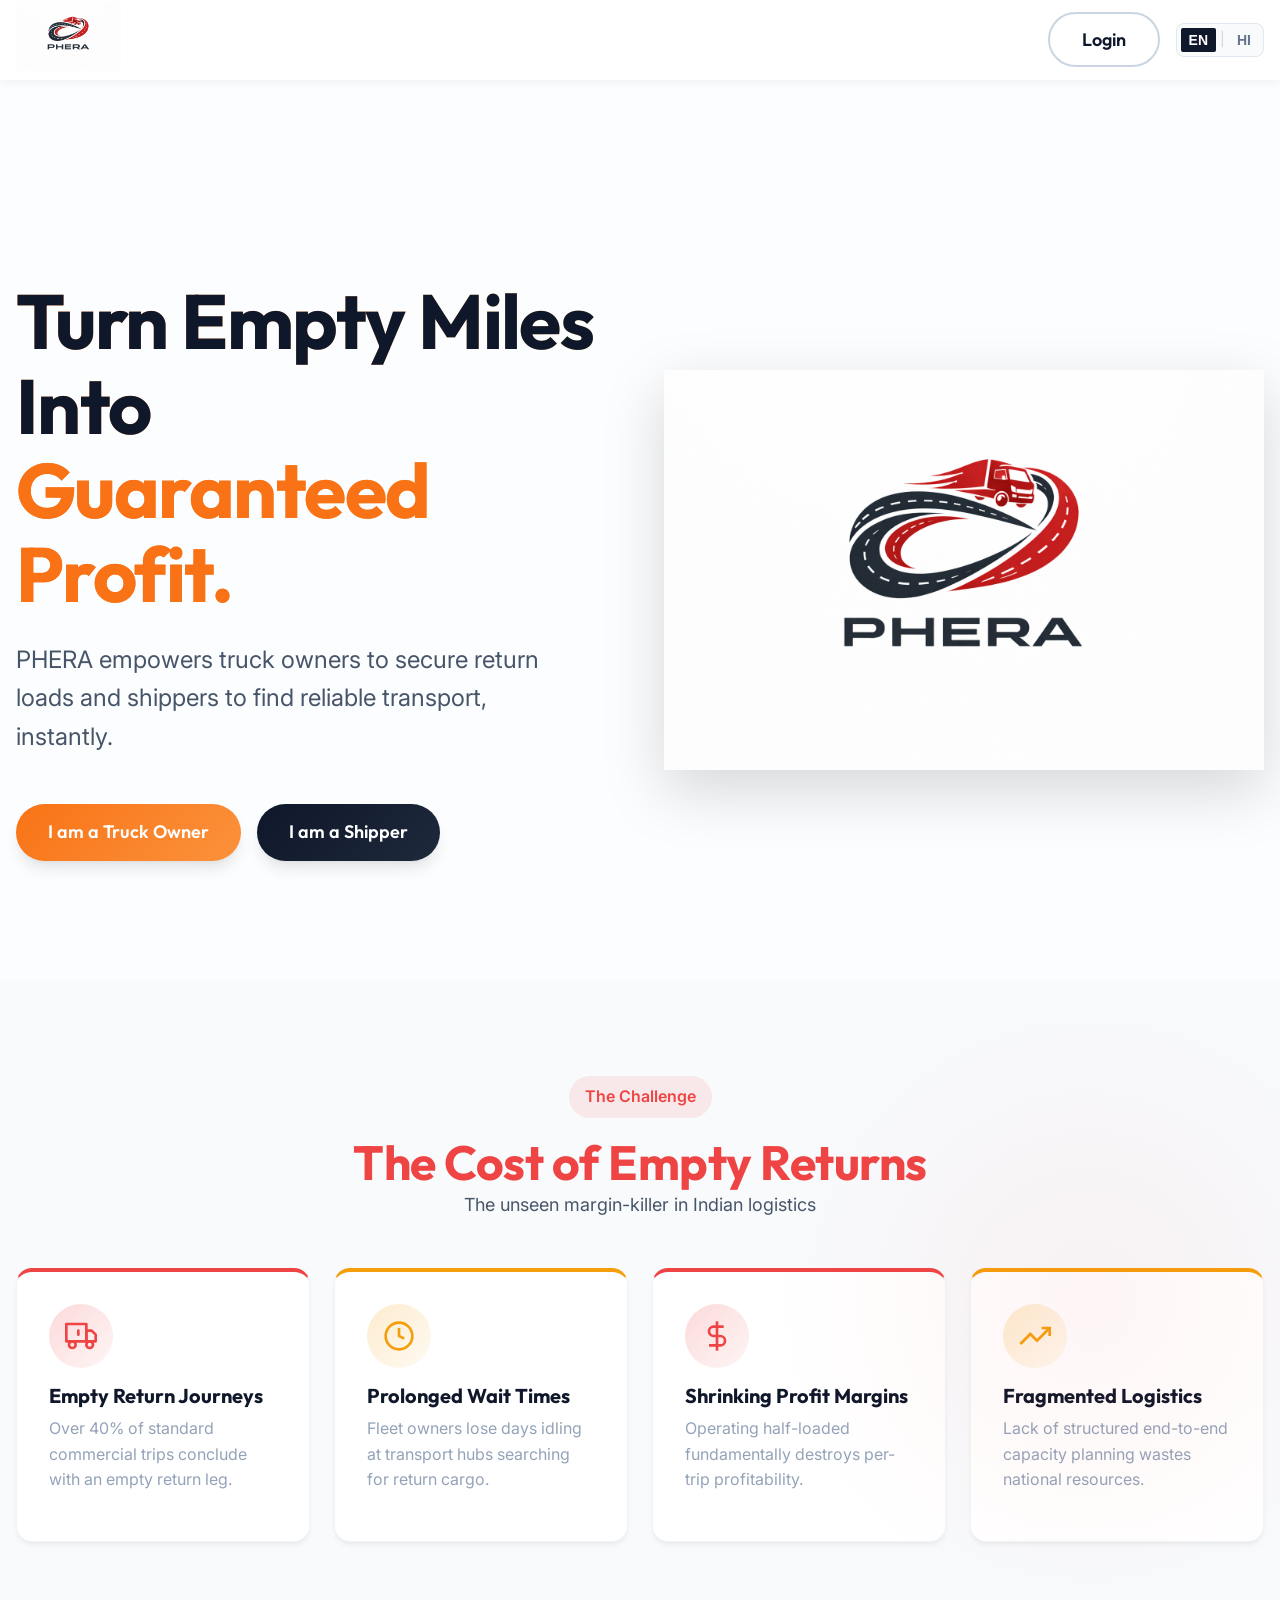
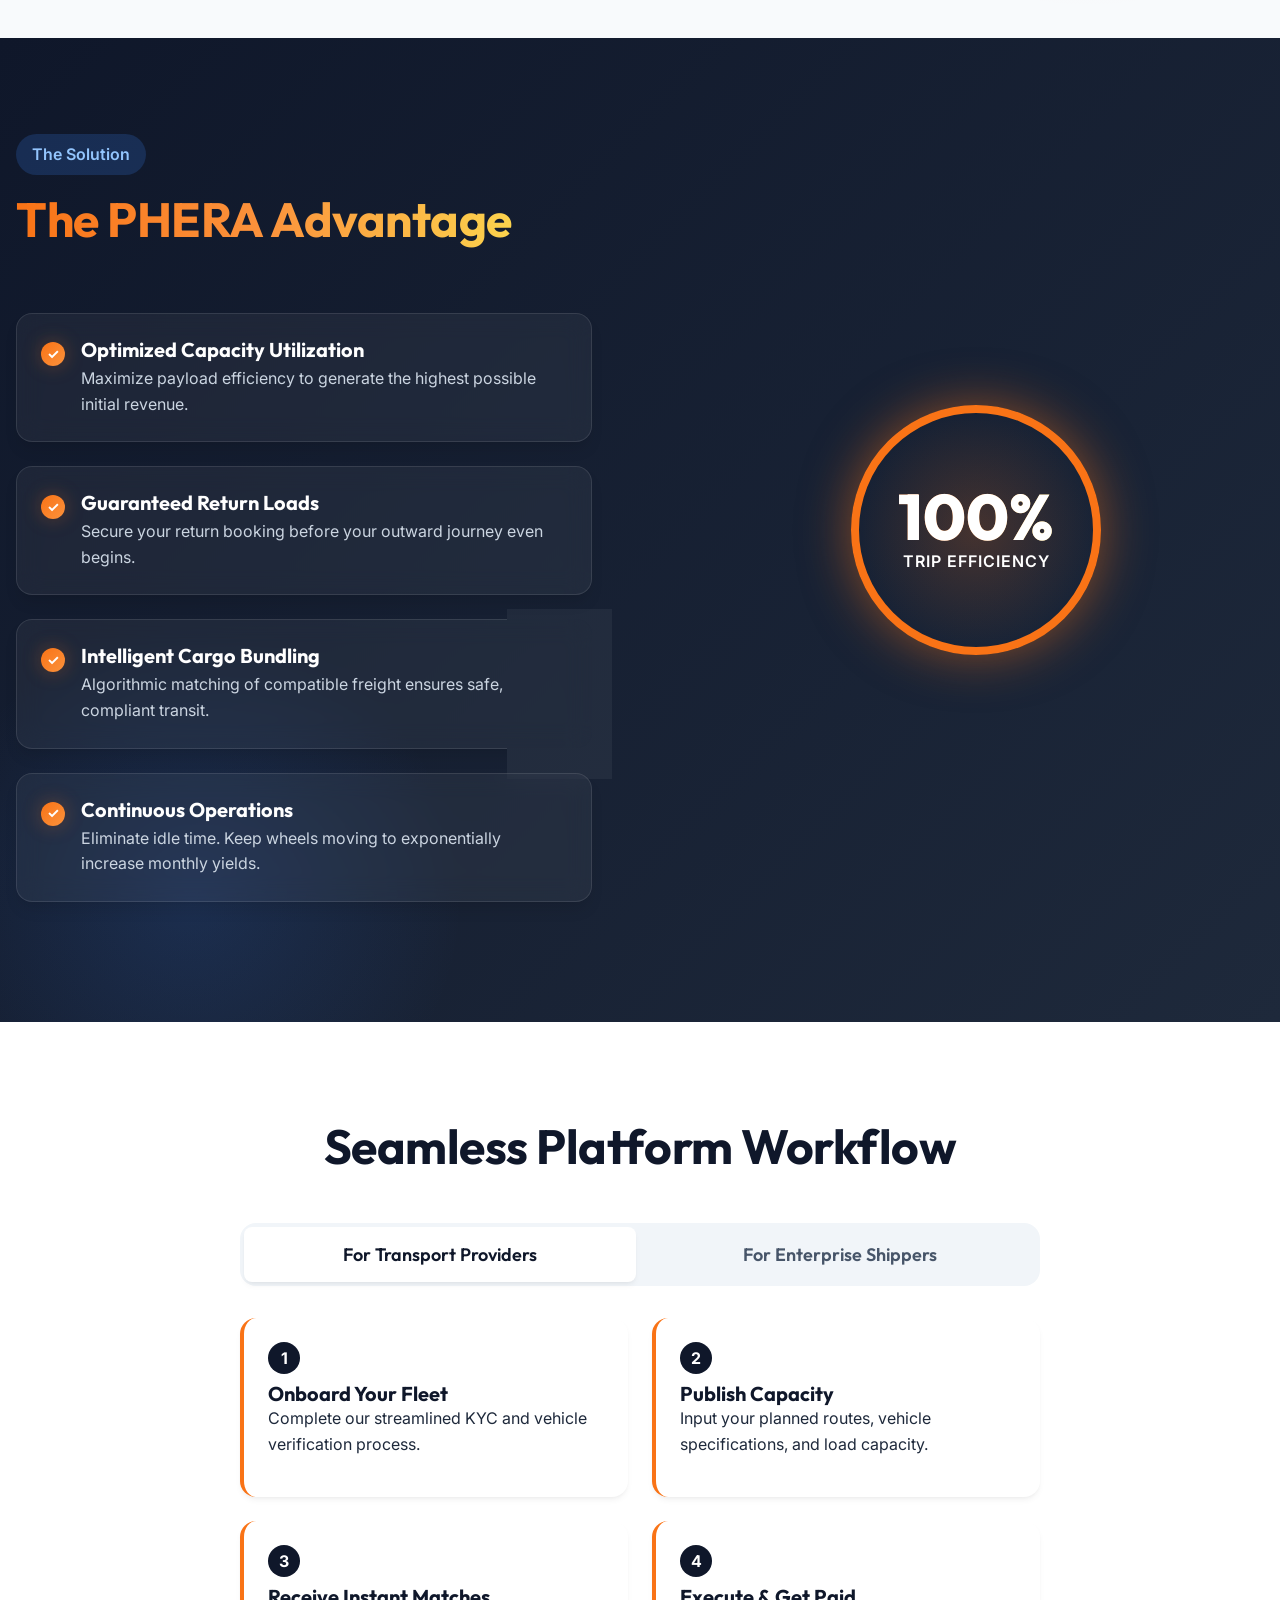
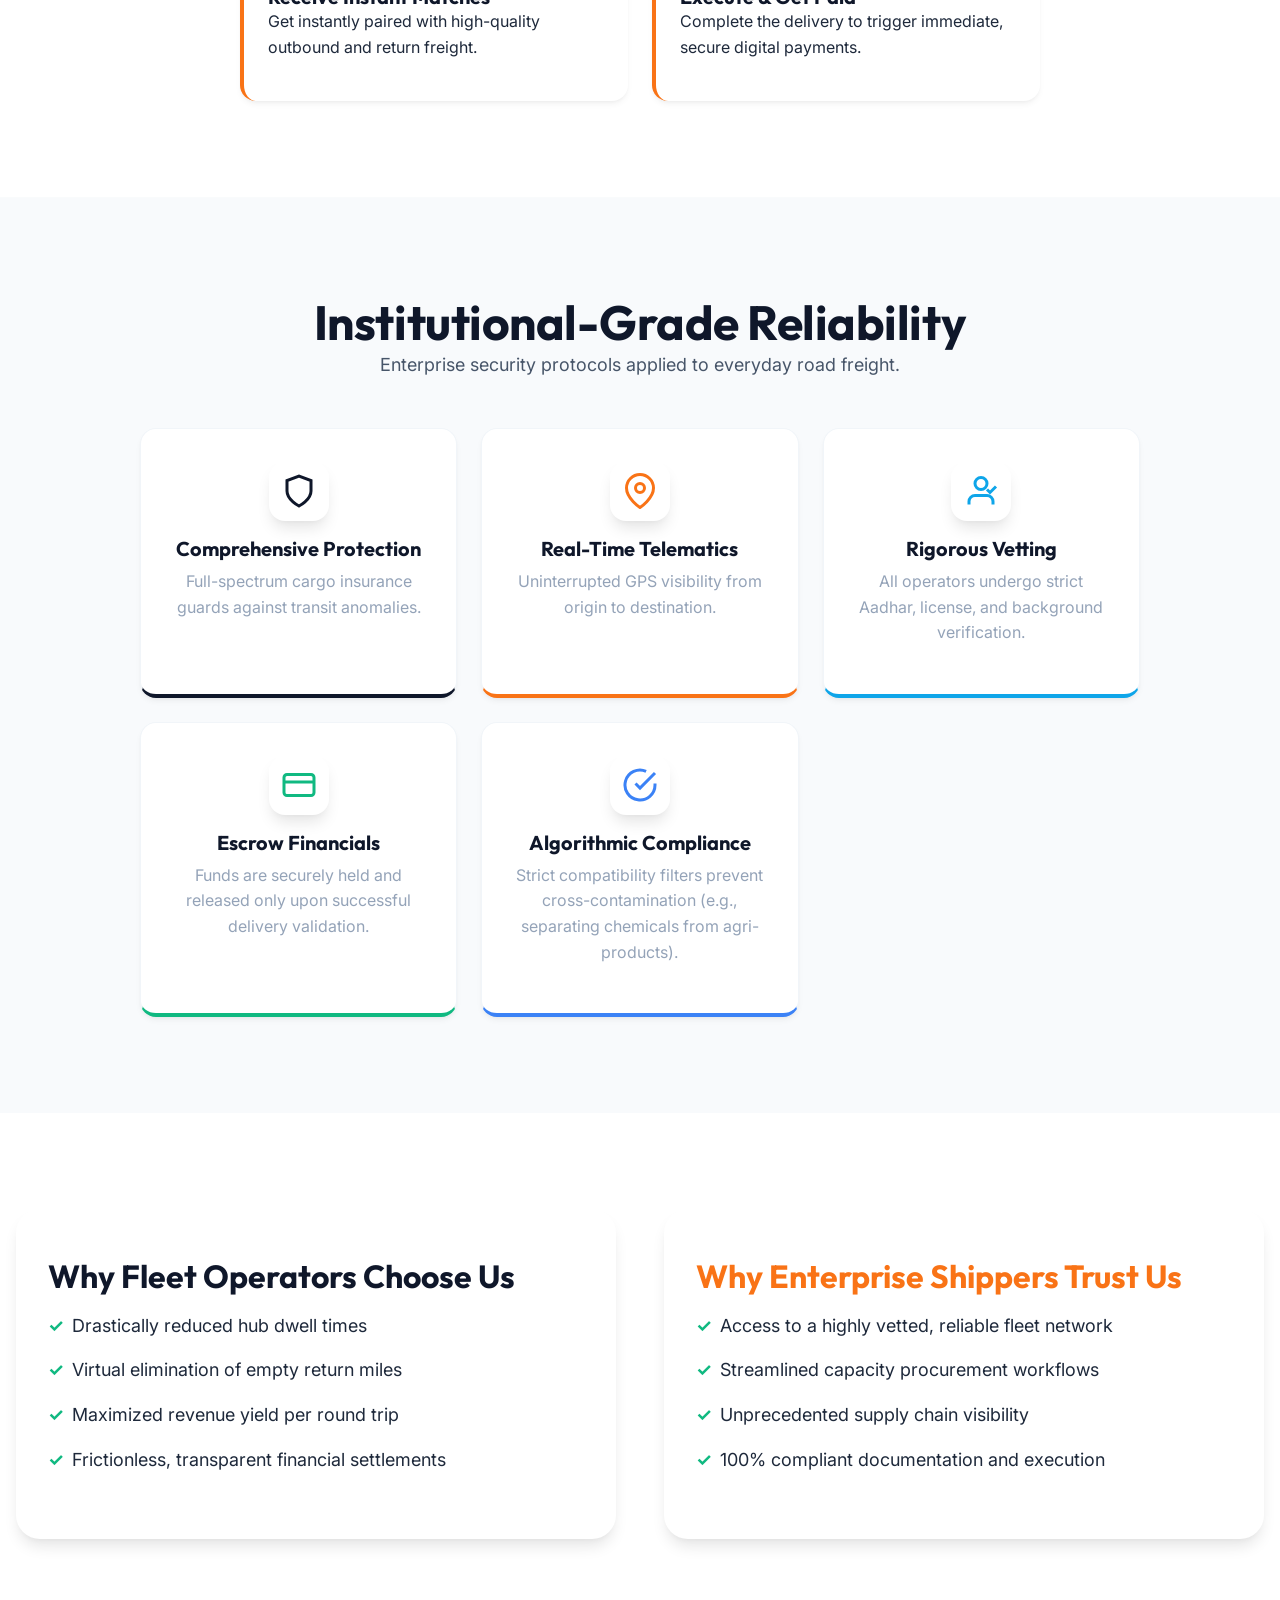
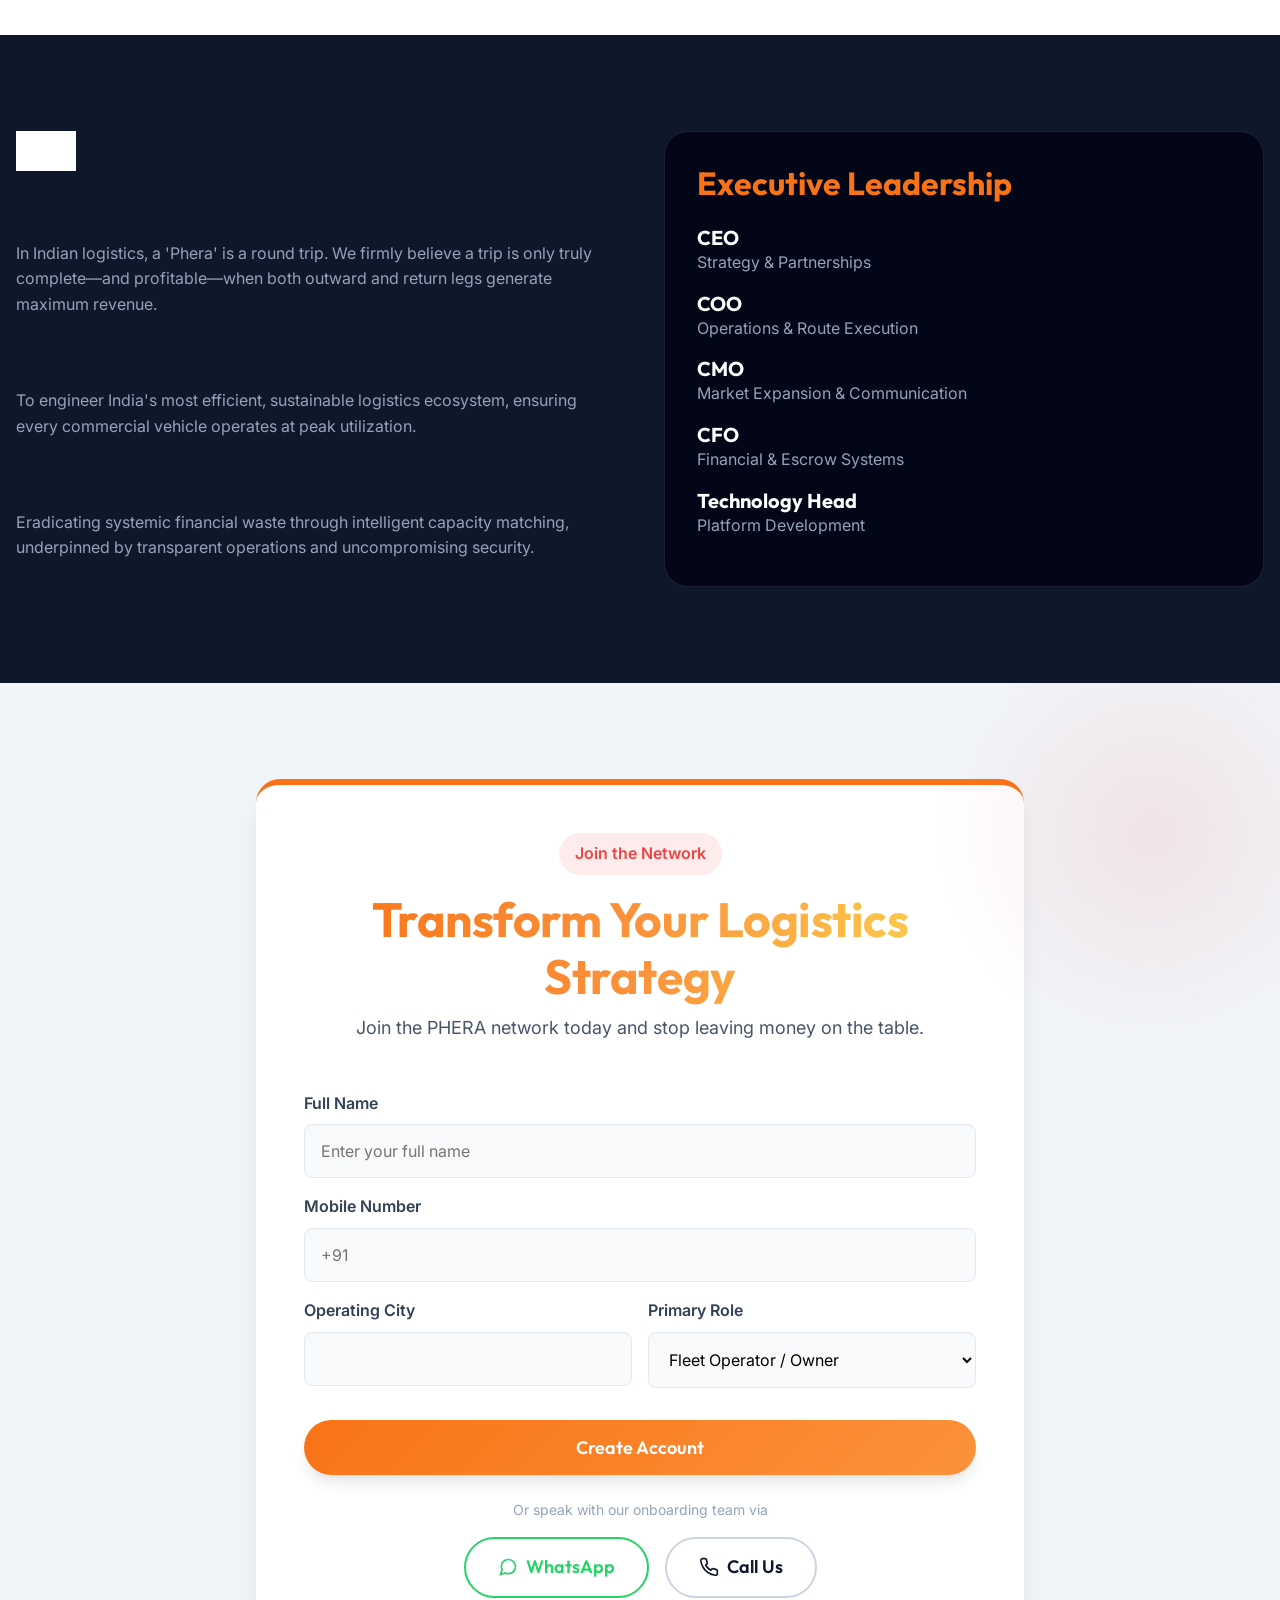
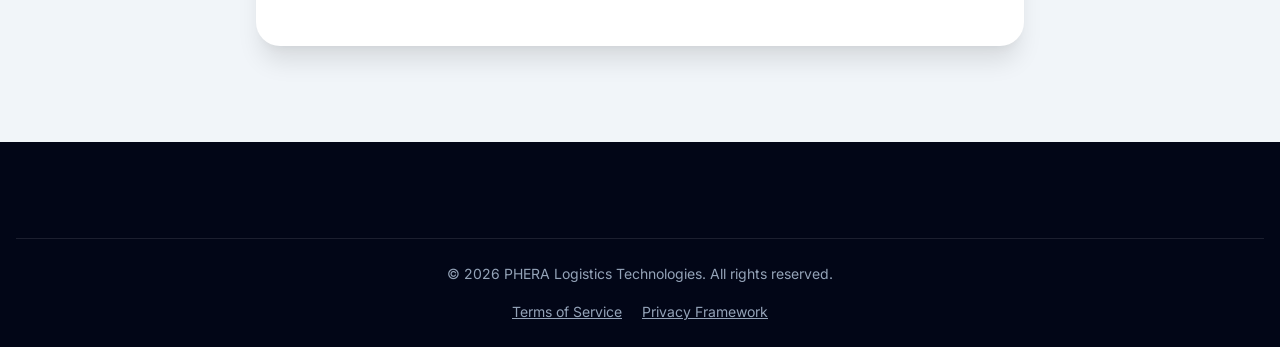
==== index.html @ db8663d7 "Initial commit of Phera MVP platform" ====
<!DOCTYPE html>
<html lang="en">

<head>
    <meta charset="UTF-8">
    <meta name="viewport" content="width=device-width, initial-scale=1.0">
    <title>PHERA | Complete the Trip, Complete the Income</title>
    <meta name="description"
        content="PHERA is a B2B digital logistics platform focused on reducing financial losses in Indian road freight by optimising capacity utilisation and securing return loads in advance.">

    <!-- Google Fonts -->
    <link rel="preconnect" href="https://fonts.googleapis.com">
    <link rel="preconnect" href="https://fonts.gstatic.com" crossorigin>
    <link
        href="https://fonts.googleapis.com/css2?family=Inter:wght@400;500;600;700;800&family=Outfit:wght@500;600;700;800&display=swap"
        rel="stylesheet">

    <link rel="stylesheet" href="css/main.css">
</head>

<body>

    <!-- Navigation -->
    <nav class="navbar glass-panel" id="navbar"
        style="border-radius: 0; border-top: none; border-left: none; border-right: none;">
        <div class="container nav-container">
            <a href="index.html" class="logo">
                <img src="assets/images/Phera Logo.png" alt="PHERA Logo"
                    style="height: 70px; width: auto; max-height: 100%;">
            </a>

            <div class="nav-actions">
                <button class="btn btn-outline text-sm"
                    onclick="document.getElementById('login-modal').style.display='flex'"
                    data-i18n="nav-login">Login</button>
                <div class="language-toggle">
                    <button class="lang-btn active" data-lang="en">EN</button>
                    <span class="divider">|</span>
                    <button class="lang-btn" data-lang="hi">HI</button>
                </div>
                <!-- Optional Mobile menu for later expansion -->
                <button class="menu-toggle" id="mobile-menu-btn" aria-label="Toggle menu" style="display: none;">
                    <svg viewBox="0 0 24 24" width="24" height="24" stroke="currentColor" stroke-width="2" fill="none">
                        <line x1="3" y1="12" x2="21" y2="12"></line>
                        <line x1="3" y1="6" x2="21" y2="6"></line>
                        <line x1="3" y1="18" x2="21" y2="18"></line>
                    </svg>
                </button>
            </div>
        </div>
    </nav>

    <main>
        <!-- 1. HERO SECTION -->
        <section class="hero-section" id="hero">
            <div class="container hero-layout-split"
                style="display: grid; grid-template-columns: 1fr 1fr; align-items: center; min-height: 100vh; gap: var(--spacing-2xl); padding-top: 80px;">
                <div class="hero-content" style="text-align: left; justify-content: flex-start; padding-bottom: 0;">
                    <div class="hero-text-wrapper" style="margin: 0; max-width: 100%;">
                        <h1 class="hero-headline text-gradient" data-i18n="hero-headline"
                            style="font-size: clamp(3rem, 6vw, 5rem); line-height: 1.1; margin-bottom: var(--spacing-lg);">
                            Har Phera,<br>Kamai Bhara.</h1>
                        <p class="hero-subhead" data-i18n="hero-subhead"
                            style="font-size: clamp(1.125rem, 2vw, 1.5rem); color: var(--clr-gray-600); max-width: 90%;">
                            PHERA helps truck owners earn on both outward and return journeys.</p>
                        <div class="hero-cta-group"
                            style="justify-content: flex-start; margin-top: var(--spacing-2xl);">
                            <a href="#register" class="btn btn-primary" data-i18n="btn-truck-owner">I am a Truck
                                Owner</a>
                            <a href="#register" class="btn btn-secondary" data-i18n="btn-shipper">I am a Shipper</a>
                        </div>
                    </div>
                </div>
                <div class="hero-animation-container"
                    style="display:flex; justify-content:center; align-items:center; height: 100%; position: relative;">
                    <!-- Floating decorative elements behind the logo -->
                    <div
                        style="position: absolute; top: 10%; right: 10%; width: 150px; height: 150px; background: var(--grad-orange); border-radius: 50%; filter: blur(60px); opacity: 0.5; z-index: -1; animation: float 6s ease-in-out infinite;">
                    </div>
                    <div
                        style="position: absolute; bottom: 10%; left: 10%; width: 200px; height: 200px; background: var(--grad-primary); border-radius: 50%; filter: blur(80px); opacity: 0.4; z-index: -1; animation: float 8s ease-in-out infinite reverse;">
                    </div>

                    <img src="assets/images/Phera Logo.png" alt="PHERA"
                        style="max-height: 400px; width: auto; max-width: 100%; filter: drop-shadow(0 20px 30px rgba(0,0,0,0.15));">
                </div>
            </div>
        </section>

        <!-- 2. PROBLEM SECTION -->
        <section class="problem-section py-section" id="problem"
            style="background: var(--clr-gray-50); position: relative; overflow: hidden;">
            <!-- Subtle background accent -->
            <div
                style="position: absolute; top: 0; right: -10%; width: 50vw; height: 50vw; background: radial-gradient(circle, rgba(239,68,68,0.05) 0%, transparent 70%); border-radius: 50%; pointer-events: none;">
            </div>

            <div class="container relative">
                <div class="section-header text-center">
                    <span class="badge"
                        style="background: rgba(239,68,68,0.1); color: var(--clr-danger); padding: 0.5rem 1rem; border-radius: 2rem; font-weight: 600; margin-bottom: 1rem; display: inline-block;">The
                        Challenge</span>
                    <h2 class="section-title text-danger" data-i18n="problem-headline"
                        style="font-size: clamp(2rem, 4vw, 3rem);">Empty Return = Direct Loss</h2>
                    <p class="section-subtitle" data-i18n="problem-subhead">The reality of Indian logistics today</p>
                </div>

                <div class="grid grid-4 problem-grid">
                    <div class="card problem-card" style="border-top: 4px solid var(--clr-danger);">
                        <div class="icon-wrapper icon-danger"
                            style="background: linear-gradient(135deg, rgba(239,68,68,0.2), rgba(239,68,68,0.05));">
                            <svg viewBox="0 0 24 24" width="32" height="32" stroke="var(--clr-danger)" stroke-width="2"
                                fill="none" stroke-linecap="round" stroke-linejoin="round">
                                <rect x="1" y="3" width="15" height="13"></rect>
                                <polygon points="16 8 20 8 23 11 23 16 16 16 16 8"></polygon>
                                <circle cx="5.5" cy="18.5" r="2.5"></circle>
                                <circle cx="18.5" cy="18.5" r="2.5"></circle>
                                <line x1="10" y1="8" x2="10" y2="11"></line>
                            </svg>
                        </div>
                        <h3 class="card-title" data-i18n="problem-empty-truck"
                            style="margin-bottom: 0.5rem; font-size: 1.25rem;">Trucks Return Empty</h3>
                        <p class="card-text text-gray" data-i18n="problem-empty-truck-desc">Over 40% of standard trips
                            have empty
                            return legs.</p>
                    </div>

                    <div class="card problem-card" style="border-top: 4px solid var(--clr-warning);">
                        <div class="icon-wrapper icon-danger"
                            style="background: linear-gradient(135deg, rgba(245,158,11,0.2), rgba(245,158,11,0.05));">
                            <svg viewBox="0 0 24 24" width="32" height="32" stroke="var(--clr-warning)" stroke-width="2"
                                fill="none" class="feather feather-clock">
                                <circle cx="12" cy="12" r="10"></circle>
                                <polyline points="12 6 12 12 16 14"></polyline>
                            </svg>
                        </div>
                        <h3 class="card-title" data-i18n="problem-wait-time"
                            style="margin-bottom: 0.5rem; font-size: 1.25rem;">2-3 Days Waiting</h3>
                        <p class="card-text text-gray" data-i18n="problem-wait-time-desc">Owners wait days in transport
                            nagars for
                            return loads.</p>
                    </div>

                    <div class="card problem-card" style="border-top: 4px solid var(--clr-danger);">
                        <div class="icon-wrapper icon-danger"
                            style="background: linear-gradient(135deg, rgba(239,68,68,0.2), rgba(239,68,68,0.05));">
                            <svg viewBox="0 0 24 24" width="32" height="32" stroke="var(--clr-danger)" stroke-width="2"
                                fill="none">
                                <line x1="12" y1="1" x2="12" y2="23"></line>
                                <path d="M17 5H9.5a3.5 3.5 0 0 0 0 7h5a3.5 3.5 0 0 1 0 7H6"></path>
                            </svg>
                        </div>
                        <h3 class="card-title" data-i18n="problem-loss"
                            style="margin-bottom: 0.5rem; font-size: 1.25rem;">Money Wasted</h3>
                        <p class="card-text text-gray" data-i18n="problem-loss-desc">Half-loaded trips kill profit
                            margins
                            significantly.</p>
                    </div>

                    <div class="card problem-card" style="border-top: 4px solid var(--clr-warning);">
                        <div class="icon-wrapper icon-danger"
                            style="background: linear-gradient(135deg, rgba(245,158,11,0.2), rgba(245,158,11,0.05));">
                            <svg viewBox="0 0 24 24" width="32" height="32" stroke="var(--clr-warning)" stroke-width="2"
                                fill="none">
                                <polyline points="23 6 13.5 15.5 8.5 10.5 1 18"></polyline>
                                <polyline points="17 6 23 6 23 12"></polyline>
                            </svg>
                        </div>
                        <h3 class="card-title" data-i18n="problem-broken"
                            style="margin-bottom: 0.5rem; font-size: 1.25rem;">Broken Process</h3>
                        <p class="card-text text-gray" data-i18n="problem-broken-desc">No structure for planning
                            end-to-end trip
                            capacity.</p>
                    </div>
                </div>
            </div>
        </section>

        <!-- 3. SOLUTION SECTION -->
        <section class="solution-section py-section text-white" id="solution"
            style="background: var(--grad-primary); position: relative; overflow: hidden;">
            <div
                style="position: absolute; bottom: -20%; left: -10%; width: 50vw; height: 50vw; background: radial-gradient(circle, rgba(59,130,246,0.15) 0%, transparent 60%); border-radius: 50%; pointer-events: none;">
            </div>

            <div class="container relative">
                <div class="grid grid-2 align-center" style="gap: var(--spacing-4xl);">
                    <div class="solution-content">
                        <span class="badge"
                            style="background: rgba(59,130,246,0.2); color: #93c5fd; padding: 0.5rem 1rem; border-radius: 2rem; font-weight: 600; margin-bottom: 1rem; display: inline-block;">The
                            Solution</span>
                        <h2 class="section-title text-gradient" data-i18n="solution-headline"
                            style="margin-bottom: var(--spacing-xl);">The PHERA Solution</h2>
                        <div class="solution-list">
                            <div class="solution-item glass-panel"
                                style="padding: 1.5rem; background: rgba(255,255,255,0.05); border-color: rgba(255,255,255,0.1); color: inherit; border-radius: var(--radius-md);">
                                <span class="check-icon"
                                    style="background: var(--grad-orange); box-shadow: var(--shadow-glow-orange);">✓</span>
                                <div>
                                    <h4 data-i18n="sol-1-title"
                                        style="color: var(--clr-white); margin-bottom: 0.25rem;">Outbound Capacity
                                        Optimisation</h4>
                                    <p data-i18n="sol-1-desc" style="color: var(--clr-gray-300); margin: 0;">Fill every
                                        inch of unused truck space to maximize initial
                                        revenue.</p>
                                </div>
                            </div>
                            <div class="solution-item glass-panel"
                                style="padding: 1.5rem; background: rgba(255,255,255,0.05); border-color: rgba(255,255,255,0.1); color: inherit; border-radius: var(--radius-md);">
                                <span class="check-icon"
                                    style="background: var(--grad-orange); box-shadow: var(--shadow-glow-orange);">✓</span>
                                <div>
                                    <h4 data-i18n="sol-2-title"
                                        style="color: var(--clr-white); margin-bottom: 0.25rem;">Advance Return Load
                                        Booking</h4>
                                    <p data-i18n="sol-2-desc" style="color: var(--clr-gray-300); margin: 0;">Secure your
                                        return journey before you even start your
                                        outward trip.</p>
                                </div>
                            </div>
                            <div class="solution-item glass-panel"
                                style="padding: 1.5rem; background: rgba(255,255,255,0.05); border-color: rgba(255,255,255,0.1); color: inherit; border-radius: var(--radius-md);">
                                <span class="check-icon"
                                    style="background: var(--grad-orange); box-shadow: var(--shadow-glow-orange);">✓</span>
                                <div>
                                    <h4 data-i18n="sol-3-title"
                                        style="color: var(--clr-white); margin-bottom: 0.25rem;">Safe Cargo Bundling
                                    </h4>
                                    <p data-i18n="sol-3-desc" style="color: var(--clr-gray-300); margin: 0;">Smart
                                        matching of compatible goods for safe transit.</p>
                                </div>
                            </div>
                            <div class="solution-item glass-panel"
                                style="padding: 1.5rem; background: rgba(255,255,255,0.05); border-color: rgba(255,255,255,0.1); color: inherit; border-radius: var(--radius-md);">
                                <span class="check-icon"
                                    style="background: var(--grad-orange); box-shadow: var(--shadow-glow-orange);">✓</span>
                                <div>
                                    <h4 data-i18n="sol-4-title"
                                        style="color: var(--clr-white); margin-bottom: 0.25rem;">Zero Idle Waiting</h4>
                                    <p data-i18n="sol-4-desc" style="color: var(--clr-gray-300); margin: 0;">Keep wheels
                                        moving. More trips, higher monthly income.</p>
                                </div>
                            </div>
                        </div>
                    </div>
                    <div class="solution-visual">
                        <div class="efficiency-circle"
                            style="background: radial-gradient(circle, rgba(249,115,22,0.2) 0%, transparent 70%); border: 8px solid var(--clr-secondary); box-shadow: 0 0 50px rgba(249,115,22,0.5);">
                            <div class="efficiency-text">
                                <span class="number text-gradient" style="font-size: 4rem;">100%</span>
                                <span class="label" data-i18n="sol-visual-text"
                                    style="color: var(--clr-white); font-weight: 600;">Trip Efficiency</span>
                            </div>
                        </div>
                    </div>
                </div>
            </div>
        </section>

        <!-- 4. HOW PHERA WORKS -->
        <section class="how-it-works py-section" id="how-it-works">
            <div class="container">
                <div class="section-header text-center">
                    <h2 class="section-title" data-i18n="hiw-headline">How Phera Works</h2>
                </div>

                <div class="tabs-container">
                    <div class="tab-buttons">
                        <button class="tab-btn active" data-target="flow-owner" data-i18n="tab-owner">For Truck
                            Owners</button>
                        <button class="tab-btn" data-target="flow-shipper" data-i18n="tab-shipper">For Shippers</button>
                    </div>

                    <div class="tab-content active" id="flow-owner">
                        <div class="steps-grid">
                            <div class="step-card">
                                <div class="step-num">1</div>
                                <h4 data-i18n="step-o1-title">Register Truck</h4>
                                <p data-i18n="step-o1-desc">Simple KYC and vehicle verification.</p>
                            </div>
                            <div class="step-card">
                                <div class="step-num">2</div>
                                <h4 data-i18n="step-o2-title">Add Route & Capacity</h4>
                                <p data-i18n="step-o2-desc">Tell us where you are going and your vehicle type.</p>
                            </div>
                            <div class="step-card">
                                <div class="step-num">3</div>
                                <h4 data-i18n="step-o3-title">Get Matched Load</h4>
                                <p data-i18n="step-o3-desc">Instant booking for outbound or return legs.</p>
                            </div>
                            <div class="step-card">
                                <div class="step-num">4</div>
                                <h4 data-i18n="step-o4-title">Complete & Get Paid</h4>
                                <p data-i18n="step-o4-desc">Finish the PHERA. Receive secure payment instantly.</p>
                            </div>
                        </div>
                    </div>

                    <div class="tab-content" id="flow-shipper">
                        <div class="steps-grid">
                            <div class="step-card">
                                <div class="step-num">1</div>
                                <h4 data-i18n="step-s1-title">Enter Details</h4>
                                <p data-i18n="step-s1-desc">Add route, material type, and weight.</p>
                            </div>
                            <div class="step-card">
                                <div class="step-num">2</div>
                                <h4 data-i18n="step-s2-title">View Trucks</h4>
                                <p data-i18n="step-s2-desc">See available verified trucks in your area.</p>
                            </div>
                            <div class="step-card">
                                <div class="step-num">3</div>
                                <h4 data-i18n="step-s3-title">Confirm Booking</h4>
                                <p data-i18n="step-s3-desc">Lock the price and finalize the manifest.</p>
                            </div>
                            <div class="step-card">
                                <div class="step-num">4</div>
                                <h4 data-i18n="step-s4-title">Track Delivery</h4>
                                <p data-i18n="step-s4-desc">Live GPS tracking until safe offloading.</p>
                            </div>
                        </div>
                    </div>
                </div>
            </div>
        </section>

        <!-- 5. TRUST & SAFETY STACK -->
        <section class="trust-section py-section bg-light border-top-subtle" id="trust">
            <div class="container pb-4">
                <div class="section-header text-center">
                    <h2 class="section-title" data-i18n="trust-headline">Safe. Verified. Secure.</h2>
                    <p class="section-subtitle" data-i18n="trust-subhead">Institutional grade security for everyday
                        logistics.</p>
                </div>

                <div class="grid grid-3 max-width-1000 mx-auto layout-gap-lg">
                    <div class="trust-feature card"
                        style="text-align: center; border-bottom: 4px solid var(--clr-primary);">
                        <div class="icon-shield bg-white"
                            style="color: var(--clr-primary); box-shadow: var(--shadow-md);">
                            <svg viewBox="0 0 24 24" width="36" height="36" stroke="currentColor" stroke-width="2"
                                fill="none">
                                <path d="M12 22s8-4 8-10V5l-8-3-8 3v7c0 6 8 10 8 10z"></path>
                            </svg>
                        </div>
                        <h4 data-i18n="trust-1-title" style="margin-top: 1rem; margin-bottom: 0.5rem;">Cargo Insurance
                        </h4>
                        <p data-i18n="trust-1-desc" class="text-gray">Complete protection against transit damage.</p>
                    </div>

                    <div class="trust-feature card"
                        style="text-align: center; border-bottom: 4px solid var(--clr-secondary);">
                        <div class="icon-shield bg-white"
                            style="color: var(--clr-secondary); box-shadow: var(--shadow-md);">
                            <svg viewBox="0 0 24 24" width="36" height="36" stroke="currentColor" stroke-width="2"
                                fill="none">
                                <path d="M21 10c0 7-9 13-9 13s-9-6-9-13a9 9 0 0 1 18 0z"></path>
                                <circle cx="12" cy="10" r="3"></circle>
                            </svg>
                        </div>
                        <h4 data-i18n="trust-2-title" style="margin-top: 1rem; margin-bottom: 0.5rem;">GPS Live Tracking
                        </h4>
                        <p data-i18n="trust-2-desc" class="text-gray">100% route visibility from pickup to drop.</p>
                    </div>

                    <div class="trust-feature card"
                        style="text-align: center; border-bottom: 4px solid var(--clr-info);">
                        <div class="icon-shield bg-white" style="color: var(--clr-info); box-shadow: var(--shadow-md);">
                            <svg viewBox="0 0 24 24" width="36" height="36" stroke="currentColor" stroke-width="2"
                                fill="none">
                                <path d="M20 21v-2a4 4 0 0 0-4-4H8a4 4 0 0 0-4 4v2"></path>
                                <circle cx="12" cy="7" r="4"></circle>
                                <polyline points="16 11 18 13 22 9"></polyline>
                            </svg>
                        </div>
                        <h4 data-i18n="trust-3-title" style="margin-top: 1rem; margin-bottom: 0.5rem;">Driver
                            Verification</h4>
                        <p data-i18n="trust-3-desc" class="text-gray">Aadhar and License verified fleet operators.</p>
                    </div>

                    <div class="trust-feature card"
                        style="text-align: center; border-bottom: 4px solid var(--clr-success);">
                        <div class="icon-shield bg-white"
                            style="color: var(--clr-success); box-shadow: var(--shadow-md);">
                            <svg viewBox="0 0 24 24" width="36" height="36" stroke="currentColor" stroke-width="2"
                                fill="none">
                                <rect x="2" y="5" width="20" height="14" rx="2"></rect>
                                <line x1="2" y1="10" x2="22" y2="10"></line>
                            </svg>
                        </div>
                        <h4 data-i18n="trust-4-title" style="margin-top: 1rem; margin-bottom: 0.5rem;">Escrow Payment
                        </h4>
                        <p data-i18n="trust-4-desc" class="text-gray">Secure funds released only on delivery proof.</p>
                    </div>

                    <div class="trust-feature card"
                        style="text-align: center; border-bottom: 4px solid var(--clr-accent);">
                        <div class="icon-shield bg-white"
                            style="color: var(--clr-accent); box-shadow: var(--shadow-md);">
                            <svg viewBox="0 0 24 24" width="36" height="36" stroke="currentColor" stroke-width="2"
                                fill="none">
                                <path d="M22 11.08V12a10 10 0 1 1-5.93-9.14"></path>
                                <polyline points="22 4 12 14.01 9 11.01"></polyline>
                            </svg>
                        </div>
                        <h4 data-i18n="trust-5-title" style="margin-top: 1rem; margin-bottom: 0.5rem;">Compatibility
                            Filter</h4>
                        <p data-i18n="trust-5-desc" class="text-gray">Safe load matching (e.g. food never mixed with
                            chemicals).</p>
                    </div>
                </div>
            </div>
        </section>

        <!-- 6. BENEFITS SECTION -->
        <section class="benefits-section py-section" id="benefits">
            <div class="container">
                <div class="grid grid-2 layout-gap-xl">
                    <div class="benefit-box bg-white shadow card-radius">
                        <h3 class="box-title color-primary mb-3" data-i18n="ben-owner-headline">Why Owners Choose Us
                        </h3>
                        <ul class="benefit-list">
                            <li><span class="icon-checked">✓</span> <span data-i18n="ben-o1">Less waiting time at
                                    transport hubs</span></li>
                            <li><span class="icon-checked">✓</span> <span data-i18n="ben-o2">Fewer empty returns</span>
                            </li>
                            <li><span class="icon-checked">✓</span> <span data-i18n="ben-o3">Higher earnings per round
                                    trip</span></li>
                            <li><span class="icon-checked">✓</span> <span data-i18n="ben-o4">Secure and transparent
                                    digital payment</span></li>
                        </ul>
                    </div>

                    <div class="benefit-box bg-white shadow card-radius">
                        <h3 class="box-title color-orange mb-3" data-i18n="ben-shipper-headline">Why Shippers Trust Us
                        </h3>
                        <ul class="benefit-list">
                            <li><span class="icon-checked">✓</span> <span data-i18n="ben-s1">Reliable and verified
                                    transport</span></li>
                            <li><span class="icon-checked">✓</span> <span data-i18n="ben-s2">Easy advance booking
                                    capabilities</span></li>
                            <li><span class="icon-checked">✓</span> <span data-i18n="ben-s3">Real-time GPS
                                    tracking</span></li>
                            <li><span class="icon-checked">✓</span> <span data-i18n="ben-s4">100% verified drivers and
                                    documentation</span></li>
                        </ul>
                    </div>
                </div>
            </div>
        </section>

        <!-- 7. COMPANY SECTION -->
        <section class="company-section py-section bg-dark text-white" id="company">
            <div class="container">
                <div class="grid grid-2 align-start layout-gap-xl">
                    <div class="company-about">
                        <img src="assets/images/Phera Logo.png" alt="PHERA Logo" class="footer-logo mb-3"
                            style="filter: brightness(0) invert(1); height: 40px; width: auto;">
                        <h3 class="mb-2" data-i18n="comp-name-title">What is PHERA?</h3>
                        <p class="mb-4 text-gray" data-i18n="comp-name-desc">PHERA means a complete round trip in Indian
                            transport terminology. We believe a trip is only complete when both outward and return
                            journeys generate revenue.</p>

                        <h3 class="mb-2" data-i18n="comp-vision-title">Our Vision</h3>
                        <p class="mb-4 text-gray" data-i18n="comp-vision-desc">Build a more efficient and sustainable
                            logistics ecosystem in India where every truck trip is fully utilised.</p>

                        <h3 class="mb-2" data-i18n="comp-mission-title">Our Mission</h3>
                        <p class="text-gray" data-i18n="comp-mission-desc">Minimise financial losses by enabling planned
                            capacity utilisation supported by secure technology and transparent processes.</p>
                    </div>

                    <div class="company-team bg-darker p-4 card-radius border-subtle">
                        <h3 class="mb-4 color-orange" data-i18n="comp-team-title">Management Structure</h3>
                        <div class="team-list">
                            <div class="team-role">
                                <h4 class="role-title text-white">CEO</h4>
                                <p class="role-desc text-gray">Strategy & Partnerships</p>
                            </div>
                            <div class="team-role">
                                <h4 class="role-title text-white">COO</h4>
                                <p class="role-desc text-gray">Operations & Route Execution</p>
                            </div>
                            <div class="team-role">
                                <h4 class="role-title text-white">CMO</h4>
                                <p class="role-desc text-gray">Market Expansion & Communication</p>
                            </div>
                            <div class="team-role">
                                <h4 class="role-title text-white">CFO</h4>
                                <p class="role-desc text-gray">Financial & Escrow Systems</p>
                            </div>
                            <div class="team-role">
                                <h4 class="role-title text-white">Technology Head</h4>
                                <p class="role-desc text-gray">Platform Development</p>
                            </div>
                        </div>
                    </div>
                </div>
            </div>
        </section>

        <!-- 8. SIMPLE REGISTRATION SECTION -->
        <section class="registration-section py-section" id="register"
            style="background: var(--clr-gray-100); position: relative; overflow: hidden;">
            <div
                style="position: absolute; top: -10%; right: -10%; width: 40vw; height: 40vw; background: radial-gradient(circle, rgba(239,68,68,0.1) 0%, transparent 60%); border-radius: 50%; pointer-events: none;">
            </div>

            <div class="container max-width-800 mx-auto relative">
                <div class="registration-card bg-white shadow-lg card-radius p-5"
                    style="border-top: 6px solid var(--clr-secondary);">
                    <div class="section-header text-center mb-4">
                        <span class="badge"
                            style="background: rgba(239,68,68,0.1); color: var(--clr-danger); padding: 0.5rem 1rem; border-radius: 2rem; font-weight: 600; margin-bottom: 1rem; display: inline-block;">Join
                            the Network</span>
                        <h2 class="section-title text-gradient" data-i18n="reg-headline" style="margin-bottom: 0.5rem;">
                            Start Your Phera</h2>
                        <p class="section-subtitle" data-i18n="reg-subhead">Join our platform today and eliminate empty
                            returns.</p>
                    </div>

                    <form id="reg-form" class="reg-form">
                        <div class="form-group">
                            <label for="name" data-i18n="form-name">Name</label>
                            <input type="text" id="name" class="form-control" required
                                placeholder="Enter your full name"
                                style="background: var(--clr-gray-50); border: 1px solid var(--clr-gray-200); box-shadow: inset 0 2px 4px rgba(0,0,0,0.02); border-radius: var(--radius-sm); padding: 1rem;">
                        </div>

                        <div class="form-group">
                            <label for="phone" data-i18n="form-phone">Phone Number</label>
                            <input type="tel" id="phone" class="form-control" required placeholder="+91"
                                style="background: var(--clr-gray-50); border: 1px solid var(--clr-gray-200); box-shadow: inset 0 2px 4px rgba(0,0,0,0.02); border-radius: var(--radius-sm); padding: 1rem;">
                        </div>

                        <div class="grid grid-2 gap-3">
                            <div class="form-group">
                                <label for="city" data-i18n="form-city">City</label>
                                <input type="text" id="city" class="form-control" required
                                    style="background: var(--clr-gray-50); border: 1px solid var(--clr-gray-200); box-shadow: inset 0 2px 4px rgba(0,0,0,0.02); border-radius: var(--radius-sm); padding: 1rem;">
                            </div>
                            <div class="form-group">
                                <label for="type" data-i18n="form-type">I am a</label>
                                <select id="type" class="form-control"
                                    style="background: var(--clr-gray-50); border: 1px solid var(--clr-gray-200); box-shadow: inset 0 2px 4px rgba(0,0,0,0.02); border-radius: var(--radius-sm); padding: 1rem; cursor: pointer;">
                                    <option value="owner" data-i18n="form-type-opt1">Truck Owner</option>
                                    <option value="shipper" data-i18n="form-type-opt2">Shipper</option>
                                    <option value="broker" data-i18n="form-type-opt3">Fleet Operator</option>
                                </select>
                            </div>
                        </div>

                        <button type="button" class="btn btn-primary btn-block btn-large mt-3" data-i18n="btn-submit"
                            style="width: 100%;">Register Now</button>
                    </form>

                    <div class="contact-alternatives mt-4 text-center">
                        <p class="text-sm text-gray mb-3" data-i18n="contact-or">Or connect directly via</p>
                        <div class="contact-buttons justify-center" style="gap: 1rem;">
                            <a href="#" class="btn btn-outline btn-whatsapp">
                                <svg viewBox="0 0 24 24" width="20" height="20" stroke="currentColor" stroke-width="2"
                                    fill="none">
                                    <path
                                        d="M21 11.5a8.38 8.38 0 0 1-.9 3.8 8.5 8.5 0 0 1-7.6 4.7 8.38 8.38 0 0 1-3.8-.9L3 21l1.9-5.7a8.38 8.38 0 0 1-.9-3.8 8.5 8.5 0 0 1 4.7-7.6 8.38 8.38 0 0 1 3.8-.9h.5a8.48 8.48 0 0 1 8 8v.5z">
                                    </path>
                                </svg>
                                WhatsApp
                            </a>
                            <a href="#" class="btn btn-outline">
                                <svg viewBox="0 0 24 24" width="20" height="20" stroke="currentColor" stroke-width="2"
                                    fill="none">
                                    <path
                                        d="M22 16.92v3a2 2 0 0 1-2.18 2 19.79 19.79 0 0 1-8.63-3.07 19.5 19.5 0 0 1-6-6 19.79 19.79 0 0 1-3.07-8.67A2 2 0 0 1 4.11 2h3a2 2 0 0 1 2 1.72 12.84 12.84 0 0 0 .7 2.81 2 2 0 0 1-.45 2.11L8.09 9.91a16 16 0 0 0 6 6l1.27-1.27a2 2 0 0 1 2.11-.45 12.84 12.84 0 0 0 2.81.7A2 2 0 0 1 22 16.92z">
                                    </path>
                                </svg>
                                Call Us
                            </a>
                        </div>
                    </div>
                </div>
            </div>
        </section>
    </main>

    <!-- FOOTER -->
    <footer class="footer bg-darker text-white pt-5 pb-3">
        <div class="container">
            <div class="footer-bottom mt-5 text-center text-sm text-gray pt-3 border-top-subtle">
                <p>&copy; 2026 PHERA Logistics Technologies. All rights reserved.</p>
                <div class="footer-links mt-2">
                    <a href="#" class="text-gray mx-2" data-i18n="foot-terms">Terms & Conditions</a>
                    <a href="#" class="text-gray mx-2" data-i18n="foot-privacy">Privacy Policy</a>
                </div>
            </div>
        </div>
    </footer>

    <!-- Login Modal -->
    <div id="login-modal" class="modal-overlay"
        style="display:none; position:fixed; top:0; left:0; width:100%; height:100%; background:rgba(0,0,0,0.5); z-index:2000; align-items:center; justify-content:center;">
        <div class="card bg-white p-4 max-width-800" style="width: 90%; max-width: 400px; position:relative;">
            <button onclick="document.getElementById('login-modal').style.display='none'"
                style="position:absolute; top:10px; right:15px; background:none; border:none; font-size:1.5rem; cursor:pointer;">&times;</button>
            <h3 class="mb-3 color-primary" data-i18n="login-title">Login to Phera</h3>
            <p class="text-sm text-gray mb-3" data-i18n="login-desc">Enter your registered mobile number</p>
            <div
                style="background-color: var(--clr-gray-100); padding: 0.75rem; border-radius: 4px; margin-bottom: 1rem; font-size: 0.85rem;">
                <strong>Demo Login IDs:</strong><br>
                Truck Owner: <code>9876543210</code><br>
                Shipper: <code>9123456780</code><br>
                Admin: <code>admin</code>
            </div>
            <div class="form-group">
                <input type="tel" id="login-phone" class="form-control" placeholder="Mobile Number">
            </div>
            <button id="login-btn" class="btn btn-primary btn-block mt-2" data-i18n="btn-login">Login</button>
        </div>
    </div>

    <!-- Scripts -->
    <script src="js/db.js"></script>
    <script src="js/auth.js"></script>
    <script src="js/i18n.js"></script>
    <script src="js/app.js"></script>
</body>

</html>
---- css/main.css ----
/* ==========================================================================
   CSS Variables & Core
   ========================================================================== */
:root {
    /* Brand Colors - Vibrant & Premium */
    --clr-primary: #0f172a;
    /* Sleek dark slate blue */
    --clr-primary-light: #1e293b;
    /* Lighter slate */
    --clr-secondary: #f97316;
    /* Vibrant Orange */
    --clr-secondary-hover: #ea580c;
    --clr-accent: #3b82f6;
    /* Bright electric blue for highlights/accents */

    /* Gradients */
    --grad-primary: linear-gradient(135deg, #0f172a 0%, #1e293b 100%);
    --grad-orange: linear-gradient(135deg, #f97316 0%, #fb923c 100%);
    --grad-text: linear-gradient(to right, #f97316, #fb923c, #fcd34d);

    /* Semantic Colors */
    --clr-success: #10b981;
    --clr-danger: #ef4444;
    --clr-warning: #f59e0b;
    --clr-info: #0ea5e9;

    /* Neutrals */
    --clr-white: #ffffff;
    --clr-gray-50: #f8fafc;
    --clr-gray-100: #f1f5f9;
    --clr-gray-200: #e2e8f0;
    --clr-gray-300: #cbd5e1;
    --clr-gray-400: #94a3b8;
    --clr-gray-500: #64748b;
    --clr-gray-600: #475569;
    --clr-gray-700: #334155;
    --clr-gray-800: #1e293b;
    --clr-gray-900: #0f172a;

    --clr-dark: #0f172a;
    --clr-darker: #020617;

    /* Typography */
    --font-heading: 'Outfit', -apple-system, BlinkMacSystemFont, sans-serif;
    --font-body: 'Inter', -apple-system, BlinkMacSystemFont, sans-serif;

    /* Spacing */
    --spacing-xs: 0.25rem;
    --spacing-sm: 0.5rem;
    --spacing-md: 1rem;
    --spacing-lg: 1.5rem;
    --spacing-xl: 2rem;
    --spacing-2xl: 3rem;
    --spacing-3xl: 4rem;
    --spacing-4xl: 6rem;
    --spacing-5xl: 8rem;

    /* Layout */
    --container-max: 1280px;
    --radius-sm: 8px;
    --radius-md: 16px;
    --radius-lg: 24px;
    --radius-full: 9999px;

    /* Shadows - Rich and glowing */
    --shadow-sm: 0 4px 6px -1px rgba(0, 0, 0, 0.05), 0 2px 4px -2px rgba(0, 0, 0, 0.05);
    --shadow-md: 0 10px 15px -3px rgba(0, 0, 0, 0.1), 0 4px 6px -4px rgba(0, 0, 0, 0.05);
    --shadow-lg: 0 20px 25px -5px rgba(0, 0, 0, 0.1), 0 8px 10px -6px rgba(0, 0, 0, 0.05);
    --shadow-glow-orange: 0 0 20px rgba(249, 115, 22, 0.3);
    --shadow-glow-blue: 0 0 20px rgba(59, 130, 246, 0.3);

    /* Transitions */
    --trans-fast: 150ms cubic-bezier(0.4, 0, 0.2, 1);
    --trans-base: 300ms cubic-bezier(0.4, 0, 0.2, 1);
    --trans-bounce: 500ms cubic-bezier(0.34, 1.56, 0.64, 1);
}

* {
    margin: 0;
    padding: 0;
    box-sizing: border-box;
}

html {
    scroll-behavior: smooth;
    font-size: 16px;
}

body {
    font-family: var(--font-body);
    font-weight: 400;
    line-height: 1.6;
    color: var(--clr-gray-800);
    background-color: var(--clr-white);
    -webkit-font-smoothing: antialiased;
    -moz-osx-font-smoothing: grayscale;
}

h1,
h2,
h3,
h4,
h5,
h6 {
    font-family: var(--font-heading);
    font-weight: 700;
    line-height: 1.2;
    color: var(--clr-gray-900);
}

h1 {
    font-size: clamp(2.5rem, 5vw, 4rem);
    letter-spacing: -0.02em;
}

h2 {
    font-size: clamp(2rem, 4vw, 3rem);
    letter-spacing: -0.01em;
}

h3 {
    font-size: clamp(1.5rem, 3vw, 2rem);
}

h4 {
    font-size: 1.25rem;
}

p {
    margin-bottom: 1rem;
}

/* Utils */
.text-center {
    text-align: center;
}

.text-danger {
    color: var(--clr-danger);
}

.text-success {
    color: var(--clr-success);
}

.text-warning {
    color: var(--clr-warning);
}

.text-info {
    color: var(--clr-info);
}

.text-white {
    color: var(--clr-white);
}

.text-gray {
    color: var(--clr-gray-400);
}

.text-sm {
    font-size: 0.875rem;
}

.text-gradient {
    background: var(--grad-text);
    -webkit-background-clip: text;
    background-clip: text;
    color: transparent;
    display: inline-block;
}

.color-primary {
    color: var(--clr-primary);
}

.color-orange {
    color: var(--clr-secondary);
}

/* Glassmorphism */
.glass-panel {
    background: rgba(255, 255, 255, 0.7);
    backdrop-filter: blur(12px);
    -webkit-backdrop-filter: blur(12px);
    border: 1px solid rgba(255, 255, 255, 0.5);
    box-shadow: var(--shadow-md);
}

.glass-nav-scrolled {
    background: rgba(255, 255, 255, 0.85) !important;
    backdrop-filter: blur(16px);
    -webkit-backdrop-filter: blur(16px);
    border-bottom: 1px solid rgba(255, 255, 255, 0.3);
    box-shadow: var(--shadow-sm);
}

.mb-2 {
    margin-bottom: var(--spacing-sm);
}

.mb-3 {
    margin-bottom: var(--spacing-md);
}

.mb-4 {
    margin-bottom: var(--spacing-lg);
}

.mt-2 {
    margin-top: var(--spacing-sm);
}

.mt-3 {
    margin-top: var(--spacing-md);
}

.mt-4 {
    margin-top: var(--spacing-lg);
}

.mt-5 {
    margin-top: var(--spacing-2xl);
}

.pb-3 {
    padding-bottom: var(--spacing-lg);
}

.pb-4 {
    padding-bottom: var(--spacing-xl);
}

.pt-3 {
    padding-top: var(--spacing-lg);
}

.pt-5 {
    padding-top: var(--spacing-2xl);
}

.mx-auto {
    margin-left: auto;
    margin-right: auto;
}

.mx-2 {
    margin-left: var(--spacing-sm);
    margin-right: var(--spacing-sm);
}

.p-4 {
    padding: var(--spacing-xl);
}

.p-5 {
    padding: var(--spacing-2xl);
}

.container {
    width: 100%;
    max-width: var(--container-max);
    margin: 0 auto;
    padding: 0 var(--spacing-md);
}

.max-width-1000 {
    max-width: 1000px;
}

.max-width-800 {
    max-width: 800px;
}

.py-section {
    padding: var(--spacing-4xl) 0;
}

.bg-light {
    background-color: var(--clr-gray-50);
}

.bg-white {
    background-color: var(--clr-white);
}

.bg-primary {
    background-color: var(--clr-primary);
}

.bg-dark {
    background-color: var(--clr-dark);
}

.bg-darker {
    background-color: var(--clr-darker);
}

.border-subtle {
    border: 1px solid rgba(255, 255, 255, 0.1);
}

.border-top-subtle {
    border-top: 1px solid rgba(255, 255, 255, 0.1);
}

/* Grids */
.grid {
    display: grid;
    gap: var(--spacing-lg);
}

.grid-2 {
    grid-template-columns: 1fr;
}

.grid-3 {
    grid-template-columns: 1fr;
}

.grid-4 {
    grid-template-columns: 1fr;
}

.gap-3 {
    gap: var(--spacing-md);
}

.layout-gap-xl {
    gap: var(--spacing-2xl);
}

.align-center {
    align-items: center;
}

.align-start {
    align-items: flex-start;
}

.justify-center {
    justify-content: center;
    display: flex;
}

@media (min-width: 768px) {
    .grid-2 {
        grid-template-columns: repeat(2, 1fr);
    }

    .grid-3 {
        grid-template-columns: repeat(3, 1fr);
    }

    .grid-4 {
        grid-template-columns: repeat(2, 1fr);
    }
}

@media (min-width: 992px) {
    .grid-4 {
        grid-template-columns: repeat(4, 1fr);
    }
}

/* Buttons & Components */
.btn {
    display: inline-flex;
    align-items: center;
    justify-content: center;
    gap: 0.5rem;
    font-family: var(--font-heading);
    font-weight: 600;
    text-decoration: none;
    border: none;
    cursor: pointer;
    transition: all var(--trans-base);
    border-radius: var(--radius-full);
    padding: 0.875rem 2rem;
    font-size: 1.125rem;
    position: relative;
    overflow: hidden;
}

.btn::after {
    content: '';
    position: absolute;
    top: 0;
    left: 0;
    width: 100%;
    height: 100%;
    background: linear-gradient(rgba(255, 255, 255, 0.2), transparent);
    opacity: 0;
    transition: opacity var(--trans-fast);
}

.btn:hover::after {
    opacity: 1;
}

.btn-primary {
    background: var(--grad-orange);
    color: var(--clr-white);
    box-shadow: var(--shadow-md);
}

.btn-primary:hover {
    transform: translateY(-3px);
    box-shadow: var(--shadow-glow-orange);
}

.btn-secondary {
    background: var(--grad-primary);
    color: var(--clr-white);
    box-shadow: var(--shadow-md);
}

.btn-secondary:hover {
    transform: translateY(-3px);
    box-shadow: var(--shadow-glow-blue);
}

.btn-outline {
    background-color: transparent;
    color: var(--clr-primary);
    border: 2px solid var(--clr-gray-300);
}

.btn-outline:hover {
    border-color: var(--clr-primary);
    background-color: var(--clr-gray-50);
}

.btn-whatsapp {
    color: #25D366;
    border-color: #25D366;
}

.btn-whatsapp:hover {
    background-color: #25D366;
    color: white;
}

.btn-large {
    padding: 1rem 2rem;
    font-size: 1.125rem;
}

.btn-block {
    width: 100%;
}

.card {
    background: var(--clr-white);
    border-radius: var(--radius-md);
    padding: var(--spacing-xl);
    box-shadow: var(--shadow-sm);
    height: 100%;
    transition: all var(--trans-base);
    border: 1px solid var(--clr-gray-100);
}

.card:hover {
    transform: translateY(-5px);
    box-shadow: var(--shadow-md);
    border-color: var(--clr-gray-200);
}

.card-radius {
    border-radius: var(--radius-lg);
}

.shadow {
    box-shadow: var(--shadow-md);
}

.shadow-lg {
    box-shadow: var(--shadow-lg);
}

/* Icons */
.icon-wrapper {
    width: 64px;
    height: 64px;
    border-radius: 50%;
    display: flex;
    align-items: center;
    justify-content: center;
    margin-bottom: var(--spacing-md);
    background-color: rgba(220, 53, 69, 0.1);
}

.icon-danger svg {
    color: var(--clr-danger);
}

.icon-primary svg {
    color: var(--clr-primary);
}

.icon-shield {
    width: 60px;
    height: 60px;
    border-radius: var(--radius-md);
    display: flex;
    align-items: center;
    justify-content: center;
    margin: 0 auto var(--spacing-md);
    box-shadow: var(--shadow-sm);
    background-color: var(--clr-white);
}

/* Navbar */
.navbar {
    position: fixed;
    top: 0;
    left: 0;
    right: 0;
    height: 80px;
    background-color: var(--clr-white);
    box-shadow: 0 2px 10px rgba(0, 0, 0, 0.05);
    z-index: 1000;
    display: flex;
    align-items: center;
    transition: box-shadow var(--trans-base);
}

.nav-container {
    display: flex;
    justify-content: space-between;
    align-items: center;
}

.logo-img {
    height: 38px;
    width: auto;
}

.nav-actions {
    display: flex;
    align-items: center;
    gap: var(--spacing-md);
}

.language-toggle {
    display: flex;
    align-items: center;
    gap: 0.25rem;
    background: var(--clr-gray-50);
    padding: 0.25rem;
    border-radius: var(--radius-sm);
    border: 1px solid var(--clr-gray-200);
}

.lang-btn {
    border: none;
    background: none;
    font-size: 0.875rem;
    font-weight: 600;
    padding: 0.25rem 0.5rem;
    cursor: pointer;
    color: var(--clr-gray-500);
    border-radius: 2px;
}

.lang-btn.active {
    background-color: var(--clr-primary);
    color: var(--clr-white);
}

.divider {
    color: var(--clr-gray-300);
    font-size: 0.875rem;
}

/* Hero Section */
.hero-section {
    padding-top: 80px;
    min-height: 100vh;
    display: flex;
    flex-direction: column;
    background-color: #fcfdfe;
    position: relative;
}

.hero-animation-container {
    width: 100%;
    height: 50vh;
    min-height: 300px;
    display: flex;
    align-items: center;
    justify-content: center;
}

#hero-canvas {
    max-width: 100%;
    max-height: 100%;
    object-fit: contain;
}

.hero-content {
    flex: 1;
    display: flex;
    flex-direction: column;
    justify-content: center;
    align-items: center;
    text-align: center;
    padding-bottom: var(--spacing-4xl);
}

.hero-text-wrapper {
    max-width: 800px;
    margin: 0 auto;
}

.hero-headline {
    color: var(--clr-primary);
    margin-bottom: var(--spacing-md);
}

.highlight {
    color: var(--clr-secondary);
}

.hero-subhead {
    font-size: 1.25rem;
    color: var(--clr-gray-600);
    margin-bottom: var(--spacing-xl);
}

.hero-cta-group {
    display: flex;
    gap: var(--spacing-md);
    justify-content: center;
    flex-wrap: wrap;
}

/* Problem Sec */
.section-header {
    margin-bottom: var(--spacing-2xl);
}

.section-subtitle {
    font-size: 1.125rem;
    color: var(--clr-gray-600);
}

/* Solution */
.solution-list {
    margin-top: var(--spacing-xl);
}

.solution-item {
    display: flex;
    gap: var(--spacing-md);
    margin-bottom: var(--spacing-lg);
}

.check-icon {
    width: 24px;
    height: 24px;
    min-width: 24px;
    background-color: var(--clr-secondary);
    color: white;
    border-radius: 50%;
    display: flex;
    align-items: center;
    justify-content: center;
    font-size: 14px;
    font-weight: bold;
    margin-top: 4px;
}

.solution-visual {
    display: flex;
    justify-content: center;
    align-items: center;
}

.efficiency-circle {
    width: 250px;
    height: 250px;
    border-radius: 50%;
    border: 12px solid var(--clr-secondary);
    display: flex;
    align-items: center;
    justify-content: center;
    background-color: rgba(255, 255, 255, 0.05);
    box-shadow: 0 0 30px rgba(233, 100, 59, 0.4);
}

.efficiency-text {
    text-align: center;
}

.efficiency-text .number {
    display: block;
    font-size: 3rem;
    font-weight: 800;
    font-family: var(--font-heading);
    color: var(--clr-white);
    line-height: 1;
}

.efficiency-text .label {
    font-size: 1rem;
    color: rgba(255, 255, 255, 0.8);
    text-transform: uppercase;
    letter-spacing: 1px;
}

/* How It Works Tabs */
.tabs-container {
    max-width: 800px;
    margin: 0 auto;
}

.tab-buttons {
    display: flex;
    gap: var(--spacing-sm);
    margin-bottom: var(--spacing-xl);
    background: var(--clr-gray-100);
    padding: var(--spacing-xs);
    border-radius: var(--radius-md);
}

.tab-btn {
    flex: 1;
    border: none;
    background: transparent;
    padding: 1rem;
    font-size: 1.125rem;
    font-weight: 600;
    font-family: var(--font-heading);
    cursor: pointer;
    border-radius: var(--radius-sm);
    color: var(--clr-gray-600);
    transition: all var(--trans-fast);
}

.tab-btn.active {
    background: var(--clr-white);
    color: var(--clr-primary);
    box-shadow: var(--shadow-sm);
}

.tab-content {
    display: none;
}

.tab-content.active {
    display: block;
    animation: fadeIn 0.3s ease-in-out;
}

@keyframes fadeIn {
    from {
        opacity: 0;
        transform: translateY(10px);
    }

    to {
        opacity: 1;
        transform: translateY(0);
    }
}

@keyframes float {
    0% {
        transform: translateY(0px) rotate(0deg);
    }

    50% {
        transform: translateY(-20px) rotate(10deg);
    }

    100% {
        transform: translateY(0px) rotate(0deg);
    }
}

.steps-grid {
    display: grid;
    gap: var(--spacing-lg);
}

@media (min-width: 600px) {
    .steps-grid {
        grid-template-columns: repeat(2, 1fr);
    }
}

.step-card {
    background: var(--clr-white);
    padding: var(--spacing-lg);
    border-radius: var(--radius-md);
    border-left: 4px solid var(--clr-secondary);
    box-shadow: var(--shadow-sm);
}

.step-num {
    display: inline-flex;
    width: 32px;
    height: 32px;
    background: var(--clr-primary);
    color: white;
    border-radius: 50%;
    align-items: center;
    justify-content: center;
    font-weight: bold;
    margin-bottom: var(--spacing-sm);
}

/* Trust */
.trust-feature {
    text-align: center;
}

/* Benefits */
.benefit-box {
    padding: var(--spacing-2xl) var(--spacing-xl);
}

.benefit-list {
    list-style: none;
}

.benefit-list li {
    display: flex;
    align-items: flex-start;
    gap: var(--spacing-sm);
    margin-bottom: var(--spacing-md);
    font-size: 1.125rem;
}

.icon-checked {
    color: var(--clr-success);
    font-weight: bold;
}

/* Forms */
.form-group {
    margin-bottom: var(--spacing-md);
    text-align: left;
}

.form-group label {
    display: block;
    font-weight: 600;
    margin-bottom: 0.5rem;
    color: var(--clr-gray-700);
}

.form-control {
    width: 100%;
    padding: 0.75rem 1rem;
    font-size: 1rem;
    font-family: var(--font-body);
    border: 1px solid var(--clr-gray-300);
    border-radius: var(--radius-sm);
    transition: border-color var(--trans-fast);
}

.form-control:focus {
    outline: none;
    border-color: var(--clr-primary);
    box-shadow: 0 0 0 3px rgba(10, 35, 66, 0.1);
}

@media (max-width: 768px) {
    .hero-layout-split {
        grid-template-columns: 1fr !important;
        text-align: center !important;
        padding-top: 100px !important;
        gap: var(--spacing-lg) !important;
    }

    .hero-content {
        align-items: center !important;
        text-align: center !important;
        padding-bottom: var(--spacing-md) !important;
    }

    .hero-cta-group {
        justify-content: center !important;
        flex-direction: column;
        width: 100%;
        max-width: 300px;
        margin: var(--spacing-xl) auto 0 !important;
    }

    .hero-section {
        min-height: auto;
    }

    .hero-headline {
        font-size: clamp(2.5rem, 8vw, 3.5rem) !important;
    }

    .hero-subhead {
        margin: 0 auto !important;
    }
}
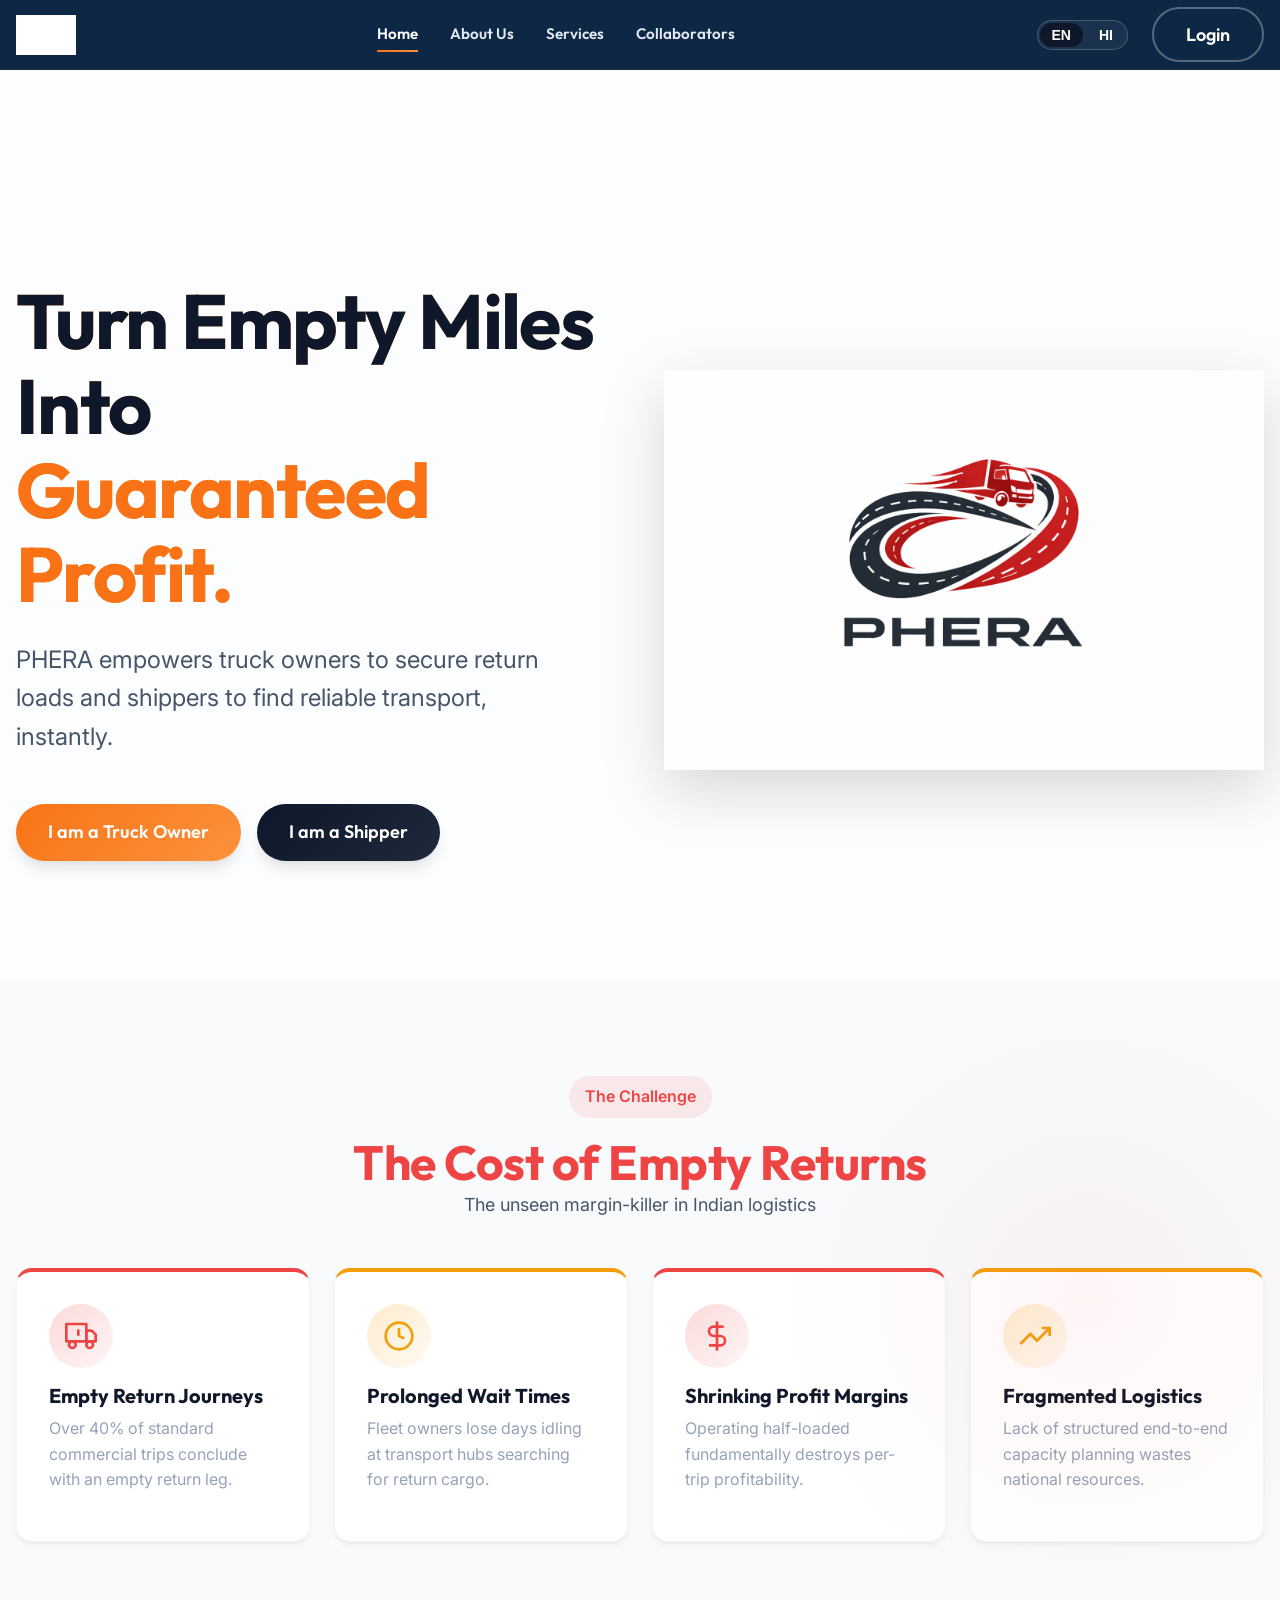
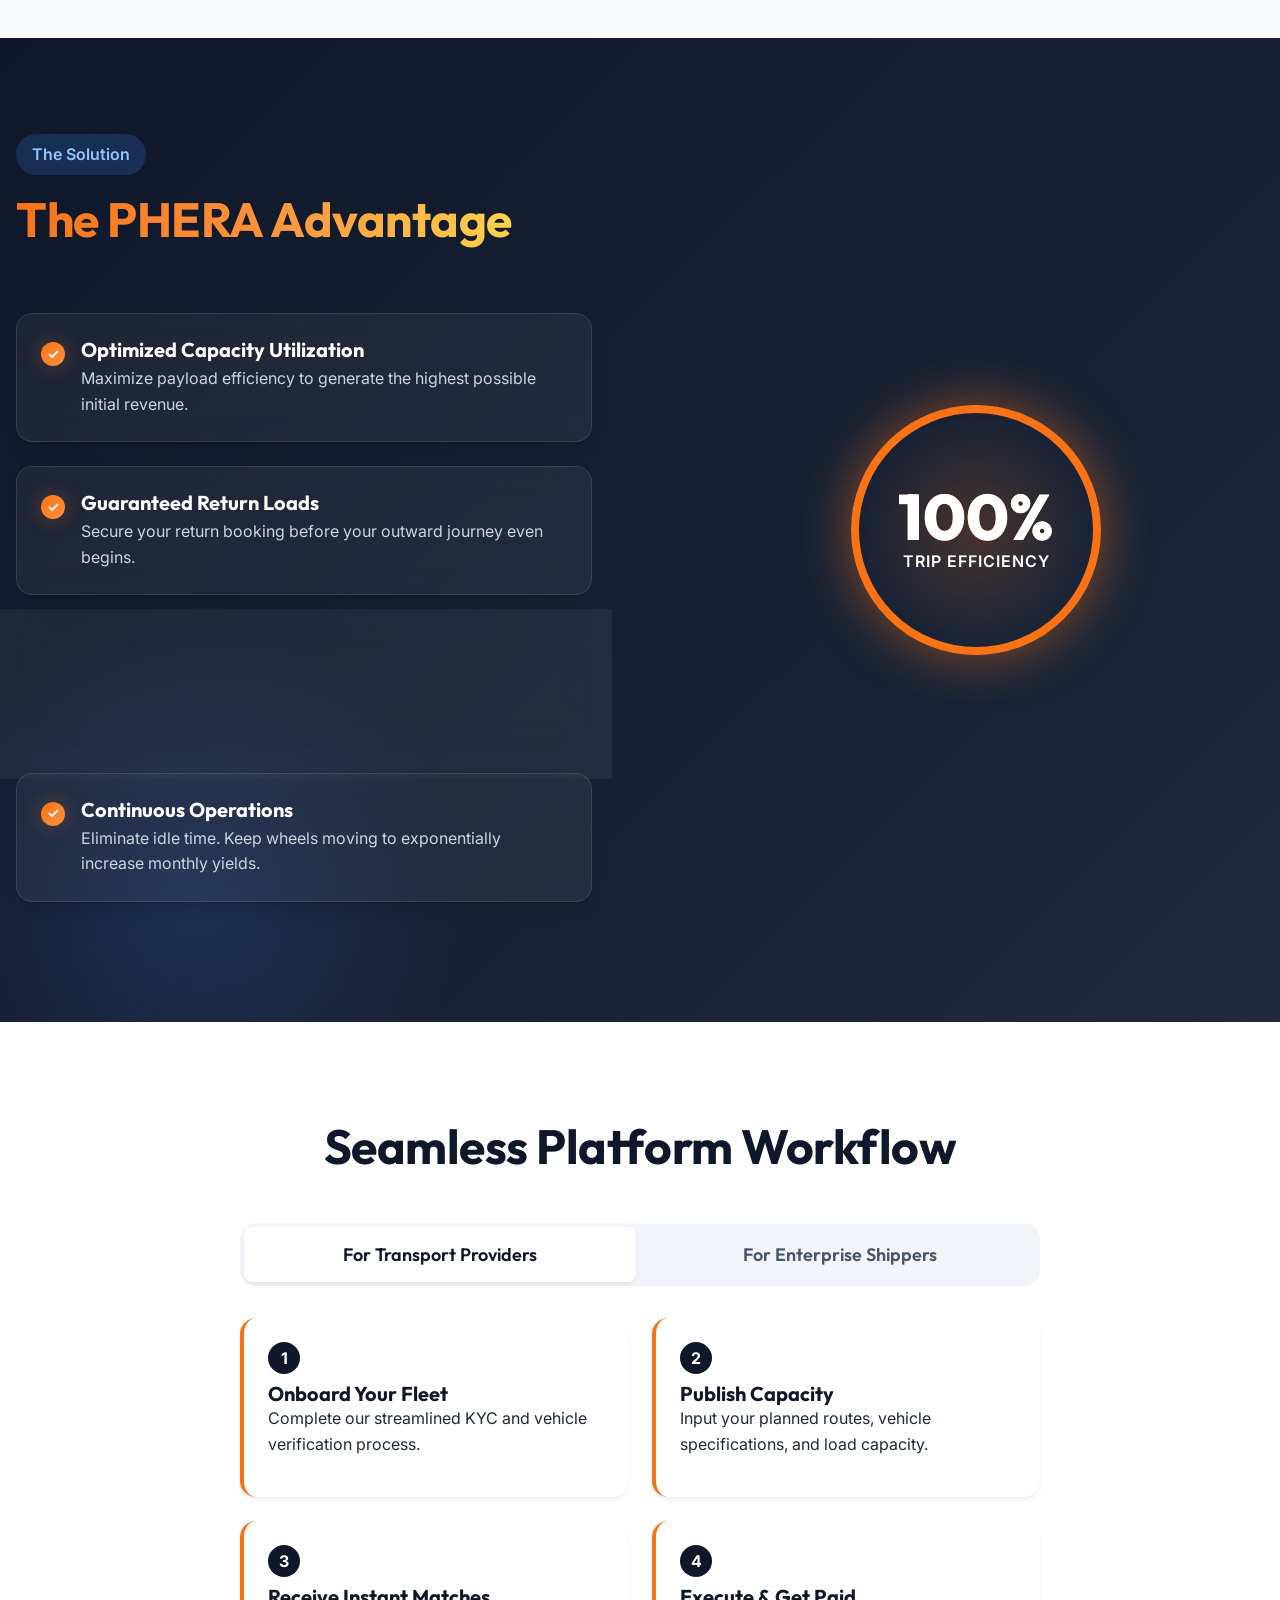
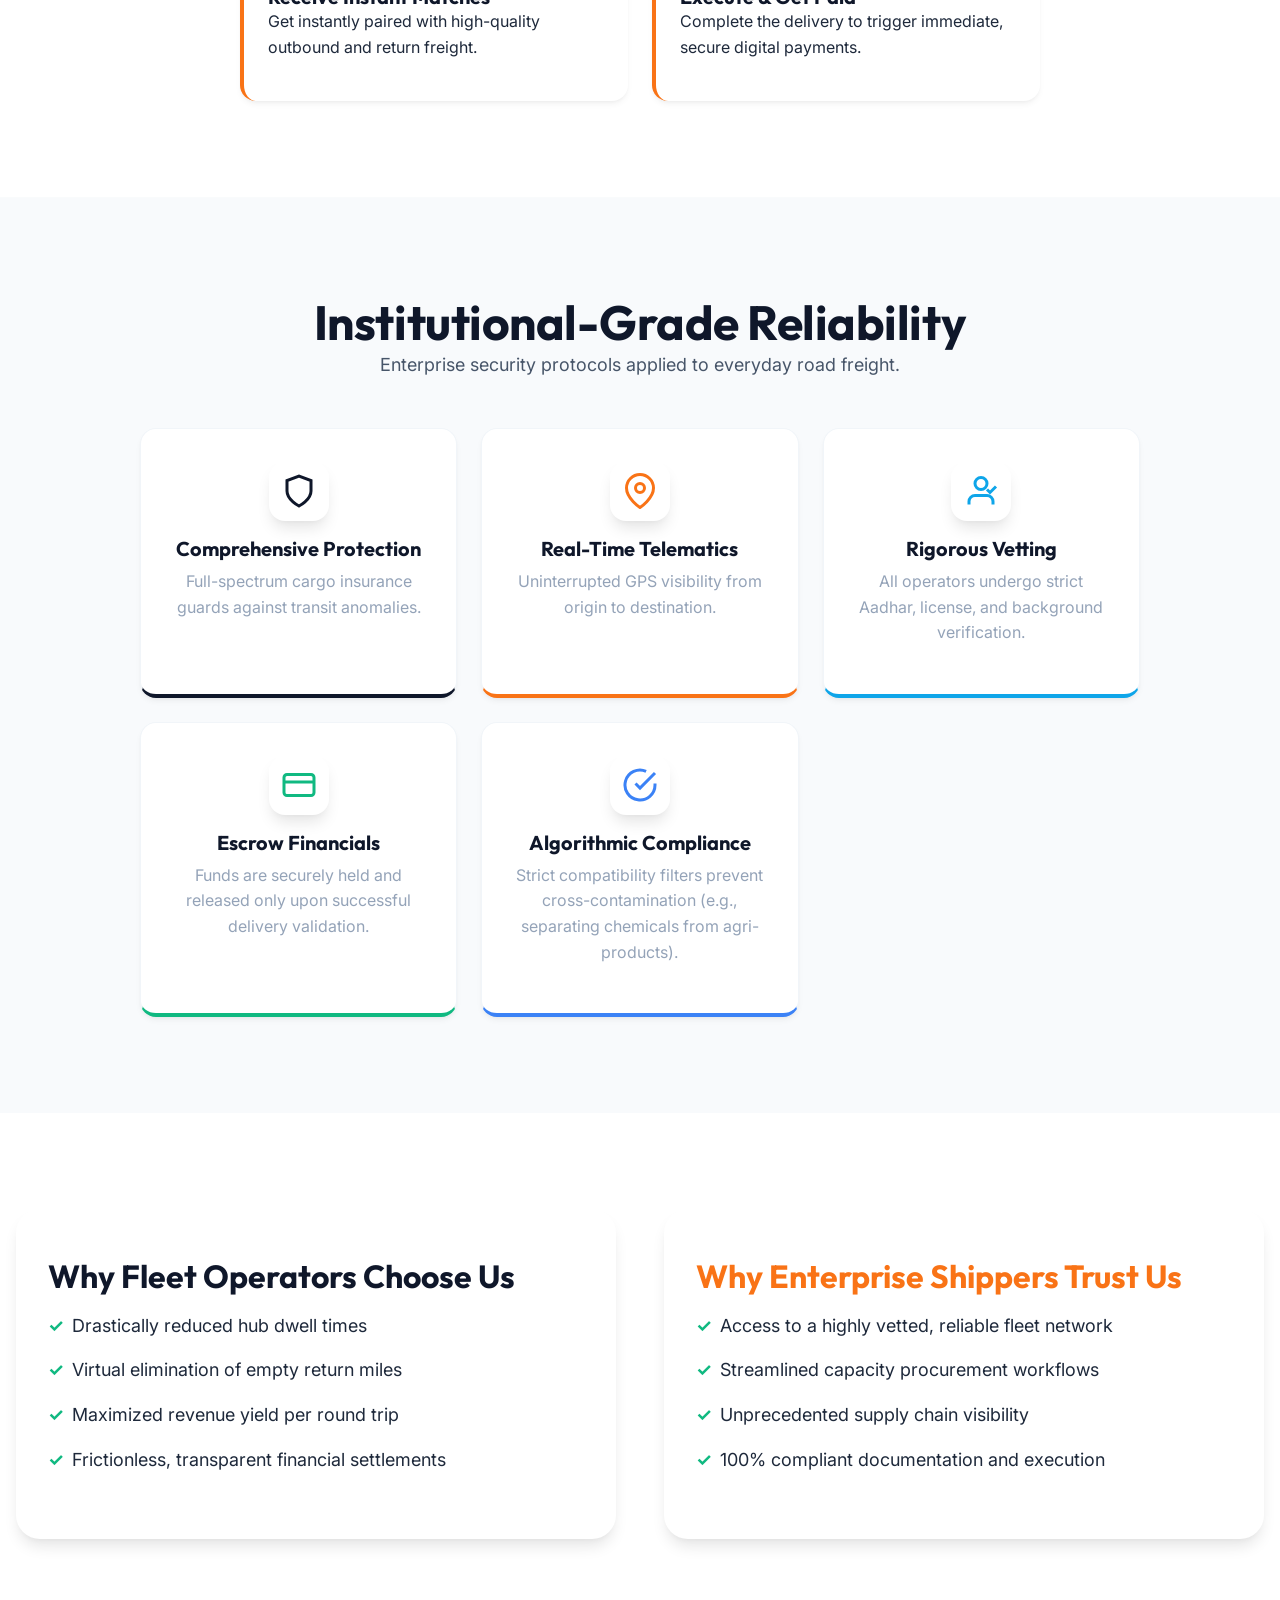
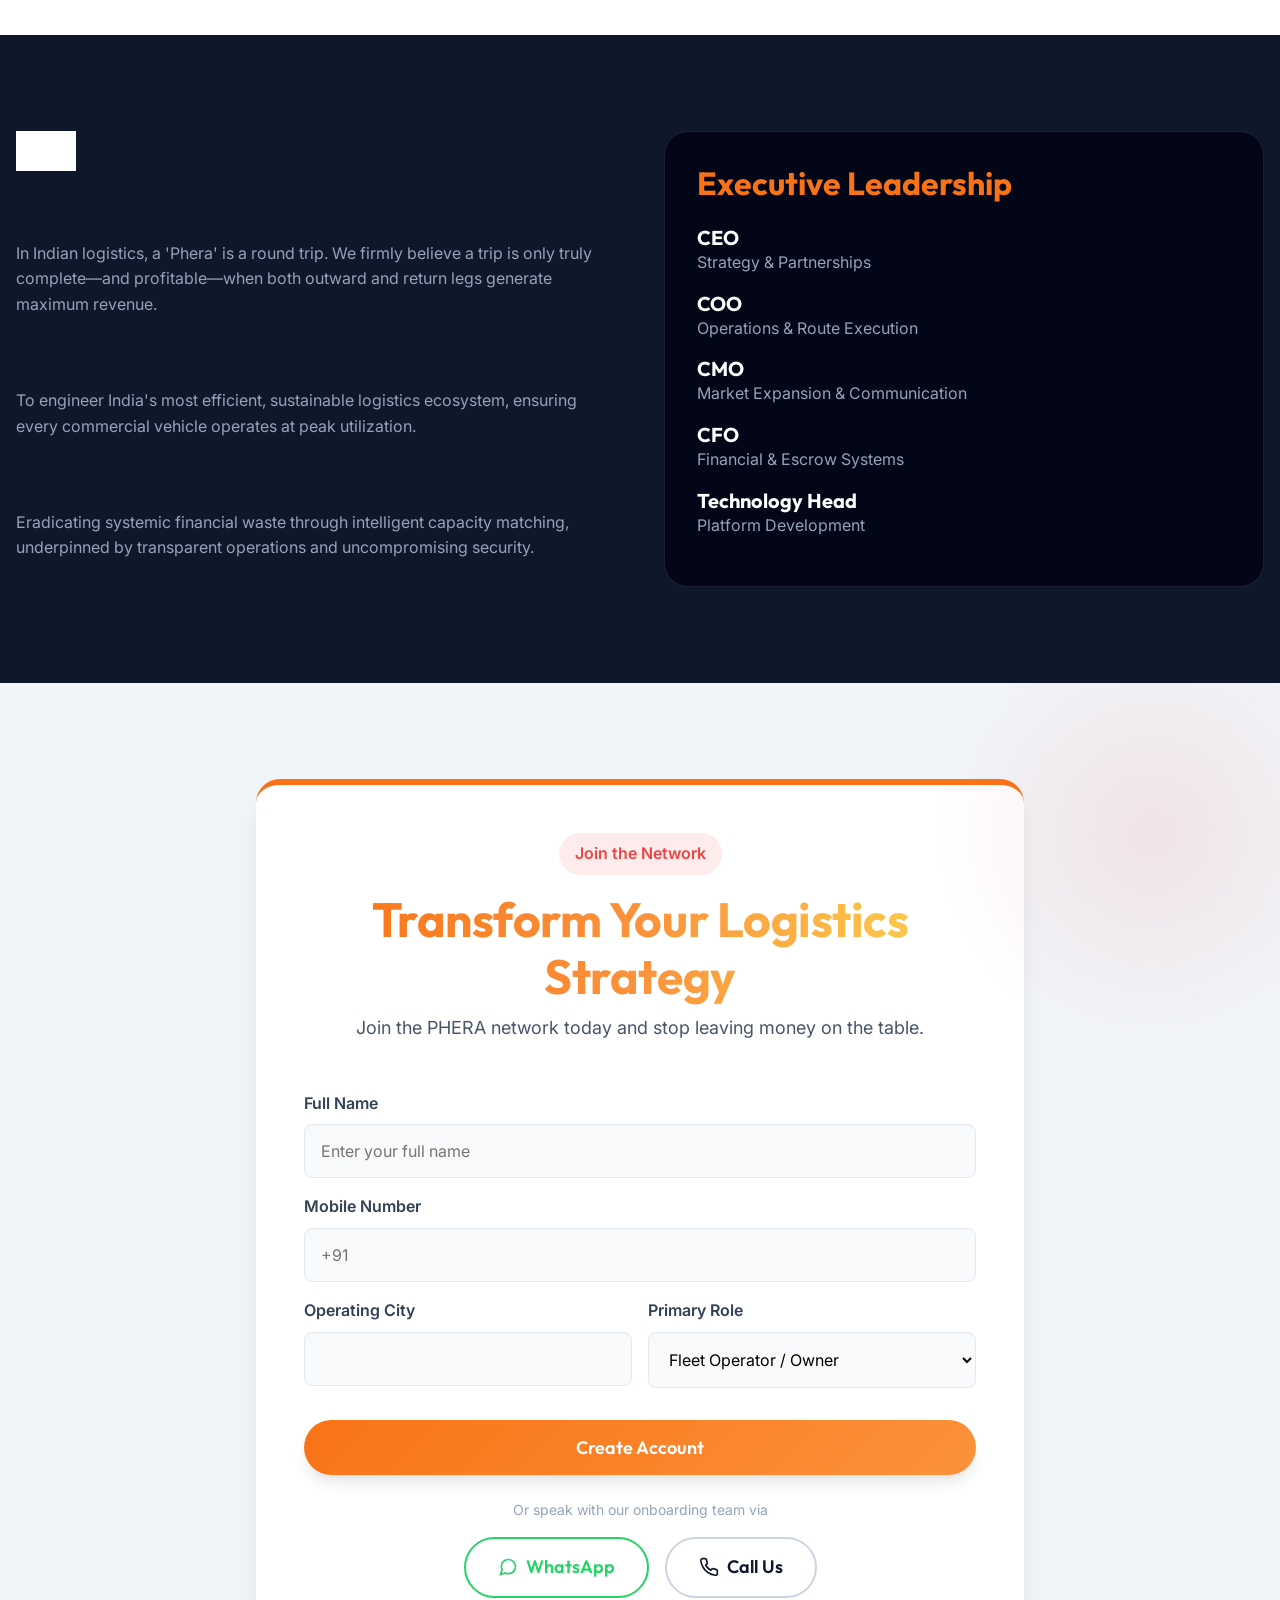
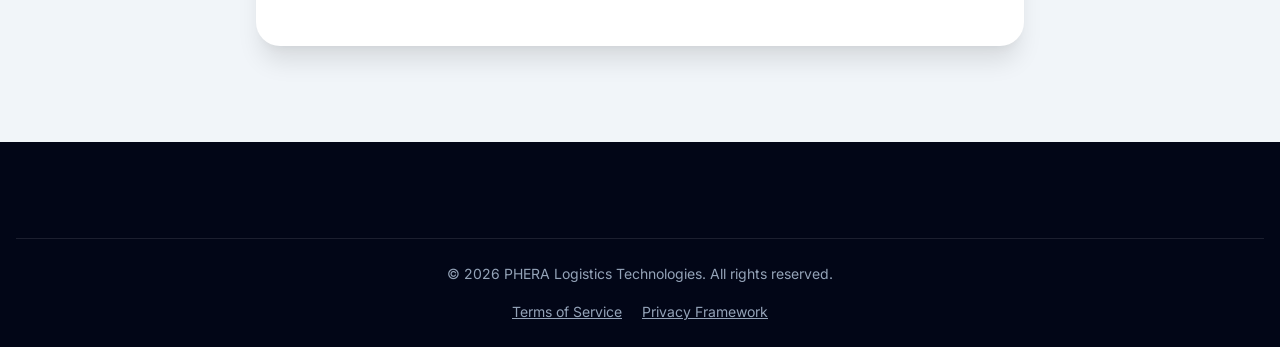
==== commit 2fcf3006: "feat: Add global fixed navigation header across all pages" ====
--- a/index.html
+++ b/index.html
@@ -20,35 +20,54 @@
 
 <body>
 
-    <!-- Navigation -->
-    <nav class="navbar glass-panel" id="navbar"
-        style="border-radius: 0; border-top: none; border-left: none; border-right: none;">
-        <div class="container nav-container">
-            <a href="index.html" class="logo">
-                <img src="assets/images/Phera Logo.png" alt="PHERA Logo"
-                    style="height: 70px; width: auto; max-height: 100%;">
+    <!-- Global Navigation Header -->
+    <header class="global-header" id="global-header">
+        <div class="container header-container">
+            <!-- LEFT: Logo -->
+            <a href="index.html" class="global-logo">
+                <img src="assets/images/Phera Logo.png" alt="PHERA Logo">
             </a>
 
-            <div class="nav-actions">
-                <button class="btn btn-outline text-sm"
-                    onclick="document.getElementById('login-modal').style.display='flex'"
-                    data-i18n="nav-login">Login</button>
-                <div class="language-toggle">
-                    <button class="lang-btn active" data-lang="en">EN</button>
-                    <span class="divider">|</span>
-                    <button class="lang-btn" data-lang="hi">HI</button>
-                </div>
-                <!-- Optional Mobile menu for later expansion -->
-                <button class="menu-toggle" id="mobile-menu-btn" aria-label="Toggle menu" style="display: none;">
-                    <svg viewBox="0 0 24 24" width="24" height="24" stroke="currentColor" stroke-width="2" fill="none">
-                        <line x1="3" y1="12" x2="21" y2="12"></line>
-                        <line x1="3" y1="6" x2="21" y2="6"></line>
-                        <line x1="3" y1="18" x2="21" y2="18"></line>
-                    </svg>
+            <!-- CENTER: Navigation Menu -->
+            <nav class="global-nav-menu">
+                <a href="index.html#hero" class="global-nav-item active" data-i18n="nav-home">Home</a>
+                <a href="index.html#problem" class="global-nav-item" data-i18n="nav-about">About Us</a>
+                <a href="index.html#solution" class="global-nav-item" data-i18n="nav-services">Services</a>
+                <a href="index.html#trust" class="global-nav-item" data-i18n="nav-collaborators">Collaborators</a>
+            </nav>
+
+            <!-- RIGHT: Actions -->
+            <div class="global-header-right">
+                <div class="language-toggle"
+                    style="background: rgba(255,255,255,0.05); border: 1px solid rgba(255,255,255,0.2); border-radius: var(--radius-full); padding: 2px;">
+                    <button class="lang-btn active" data-lang="en"
+                        style="color: var(--clr-white); border-radius: var(--radius-full); padding: 0.25rem 0.75rem;">EN</button>
+                    <button class="lang-btn" data-lang="hi"
+                        style="color: var(--clr-white); border-radius: var(--radius-full); padding: 0.25rem 0.75rem;">HI</button>
+                </div>
+
+                <!-- Auth Container (managed by JS) -->
+                <div id="global-auth-container">
+                    <button class="btn btn-outline text-sm"
+                        onclick="document.getElementById('login-modal').style.display='flex'" data-i18n="nav-login"
+                        style="color: var(--clr-white); border-color: rgba(255,255,255,0.3);">Login</button>
+                </div>
+
+                <!-- Mobile Menu Toggle -->
+                <button class="hamburger-btn" id="mobile-menu-btn" aria-label="Toggle menu">
+                    ☰
                 </button>
             </div>
         </div>
-    </nav>
+    </header>
+
+    <!-- Mobile Menu Overlay -->
+    <div class="mobile-menu-overlay" id="mobile-menu-overlay">
+        <a href="index.html#hero" class="global-nav-item mobile-item" data-i18n="nav-home">Home</a>
+        <a href="index.html#problem" class="global-nav-item mobile-item" data-i18n="nav-about">About Us</a>
+        <a href="index.html#solution" class="global-nav-item mobile-item" data-i18n="nav-services">Services</a>
+        <a href="index.html#trust" class="global-nav-item mobile-item" data-i18n="nav-collaborators">Collaborators</a>
+    </div>
 
     <main>
         <!-- 1. HERO SECTION -->
--- a/css/main.css
+++ b/css/main.css
@@ -511,38 +511,170 @@
     background-color: var(--clr-white);
 }
 
-/* Navbar */
-.navbar {
+/* --- Global Navigation Header --- */
+.global-header {
+    background-color: rgba(10, 35, 66, 0.98);
+    /* Dark navy */
+    backdrop-filter: blur(10px);
+    -webkit-backdrop-filter: blur(10px);
     position: fixed;
     top: 0;
     left: 0;
+    width: 100%;
+    height: 70px;
+    z-index: 9999;
+    border-bottom: 1px solid rgba(255, 255, 255, 0.05);
+    transition: all var(--trans-fast);
+}
+
+.global-header .container {
+    display: flex;
+    justify-content: space-between;
+    align-items: center;
+    height: 100%;
+}
+
+.global-logo {
+    display: flex;
+    align-items: center;
+    height: 100%;
+}
+
+.global-logo img {
+    height: 40px;
+    width: auto;
+    filter: brightness(0) invert(1);
+    /* Ensure it's white/visible on dark */
+}
+
+.global-nav-menu {
+    display: flex;
+    gap: 2rem;
+    align-items: center;
+}
+
+.global-nav-item {
+    color: var(--clr-gray-200);
+    text-decoration: none;
+    font-family: var(--font-heading);
+    font-weight: 600;
+    font-size: 0.95rem;
+    position: relative;
+    transition: color var(--trans-fast);
+}
+
+.global-nav-item:hover,
+.global-nav-item.active {
+    color: var(--clr-white);
+}
+
+.global-nav-item::after {
+    content: '';
+    position: absolute;
+    bottom: -5px;
+    left: 0;
+    width: 0%;
+    height: 2px;
+    background: var(--grad-orange);
+    transition: width var(--trans-base);
+}
+
+.global-nav-item:hover::after,
+.global-nav-item.active::after {
+    width: 100%;
+}
+
+.global-header-right {
+    display: flex;
+    align-items: center;
+    gap: 1.5rem;
+}
+
+/* User Profile Dropdown */
+.profile-dropdown-container {
+    position: relative;
+}
+
+.profile-trigger {
+    display: flex;
+    align-items: center;
+    gap: 0.5rem;
+    color: var(--clr-white);
+    background: transparent;
+    border: none;
+    cursor: pointer;
+    font-family: var(--font-heading);
+    font-weight: 600;
+}
+
+.profile-dropdown {
+    position: absolute;
+    top: 120%;
     right: 0;
-    height: 80px;
-    background-color: var(--clr-white);
-    box-shadow: 0 2px 10px rgba(0, 0, 0, 0.05);
-    z-index: 1000;
-    display: flex;
-    align-items: center;
-    transition: box-shadow var(--trans-base);
-}
-
-.nav-container {
-    display: flex;
-    justify-content: space-between;
-    align-items: center;
-}
-
-.logo-img {
-    height: 38px;
-    width: auto;
-}
-
-.nav-actions {
-    display: flex;
-    align-items: center;
-    gap: var(--spacing-md);
-}
-
+    background: var(--clr-white);
+    border-radius: var(--radius-sm);
+    box-shadow: var(--shadow-lg);
+    width: max-content;
+    min-width: 150px;
+    display: none;
+    flex-direction: column;
+    overflow: hidden;
+}
+
+.profile-dropdown.show {
+    display: flex;
+}
+
+.profile-dropdown-item {
+    padding: 0.75rem 1rem;
+    color: var(--clr-dark);
+    text-decoration: none;
+    transition: background var(--trans-fast);
+    font-weight: 500;
+}
+
+.profile-dropdown-item:hover {
+    background: var(--clr-gray-50);
+    color: var(--clr-primary);
+}
+
+/* Hamburger / Mobile Menu */
+.hamburger-btn {
+    display: none;
+    background: none;
+    border: none;
+    color: var(--clr-white);
+    font-size: 1.75rem;
+    cursor: pointer;
+}
+
+.mobile-menu-overlay {
+    position: fixed;
+    top: 70px;
+    left: 0;
+    width: 100%;
+    height: calc(100vh - 70px);
+    background: rgba(10, 35, 66, 0.98);
+    z-index: 9998;
+    display: flex;
+    flex-direction: column;
+    align-items: center;
+    padding-top: 2rem;
+    gap: 1.5rem;
+    transform: translateX(100%);
+    transition: transform var(--trans-base) ease-in-out;
+}
+
+.mobile-menu-overlay.open {
+    transform: translateX(0);
+}
+
+.mobile-menu-overlay .global-nav-item {
+    font-size: 1.5rem;
+    color: var(--clr-white);
+}
+
+/* --- End Global Navigation --- */
 .language-toggle {
     display: flex;
     align-items: center;
@@ -869,6 +1001,16 @@
 }
 
 @media (max-width: 768px) {
+
+    /* Global Nav Mobile Adjustments */
+    .global-nav-menu {
+        display: none !important;
+    }
+
+    .hamburger-btn {
+        display: block !important;
+    }
+
     .hero-layout-split {
         grid-template-columns: 1fr !important;
         text-align: center !important;
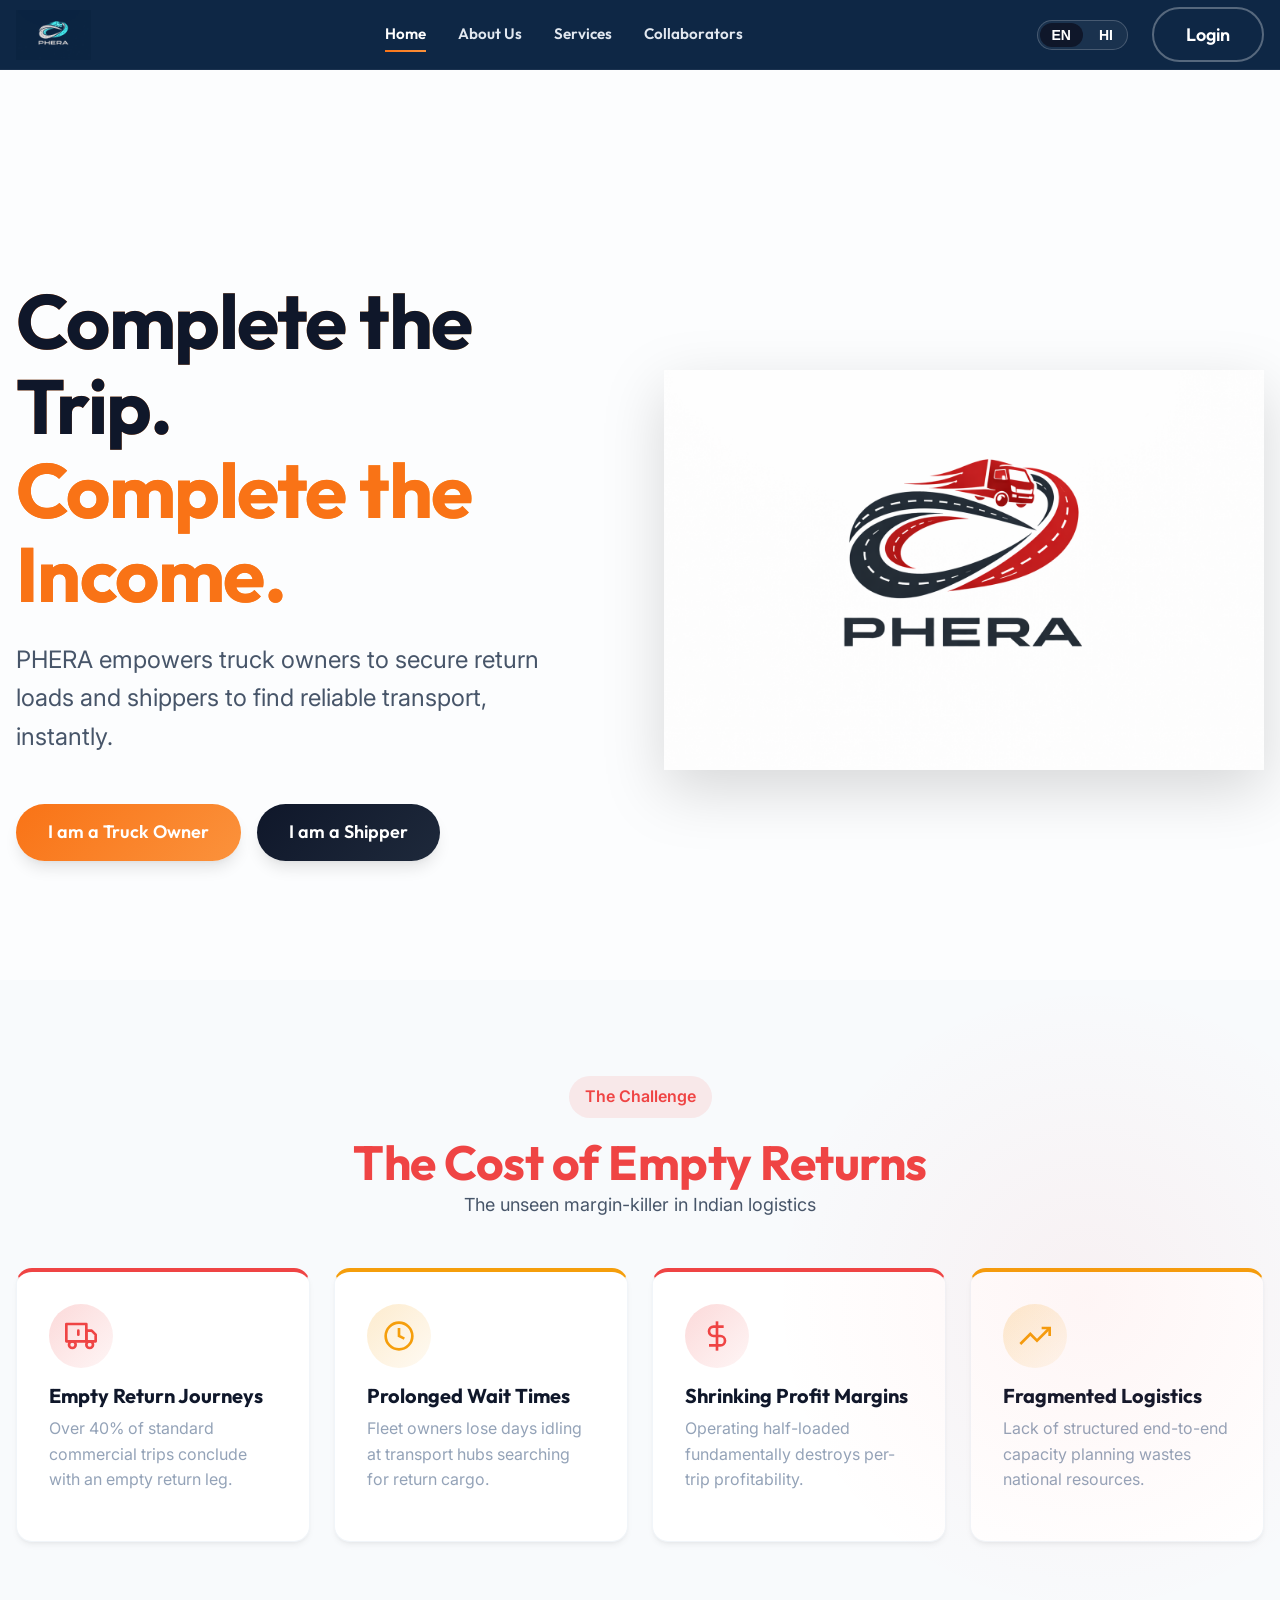
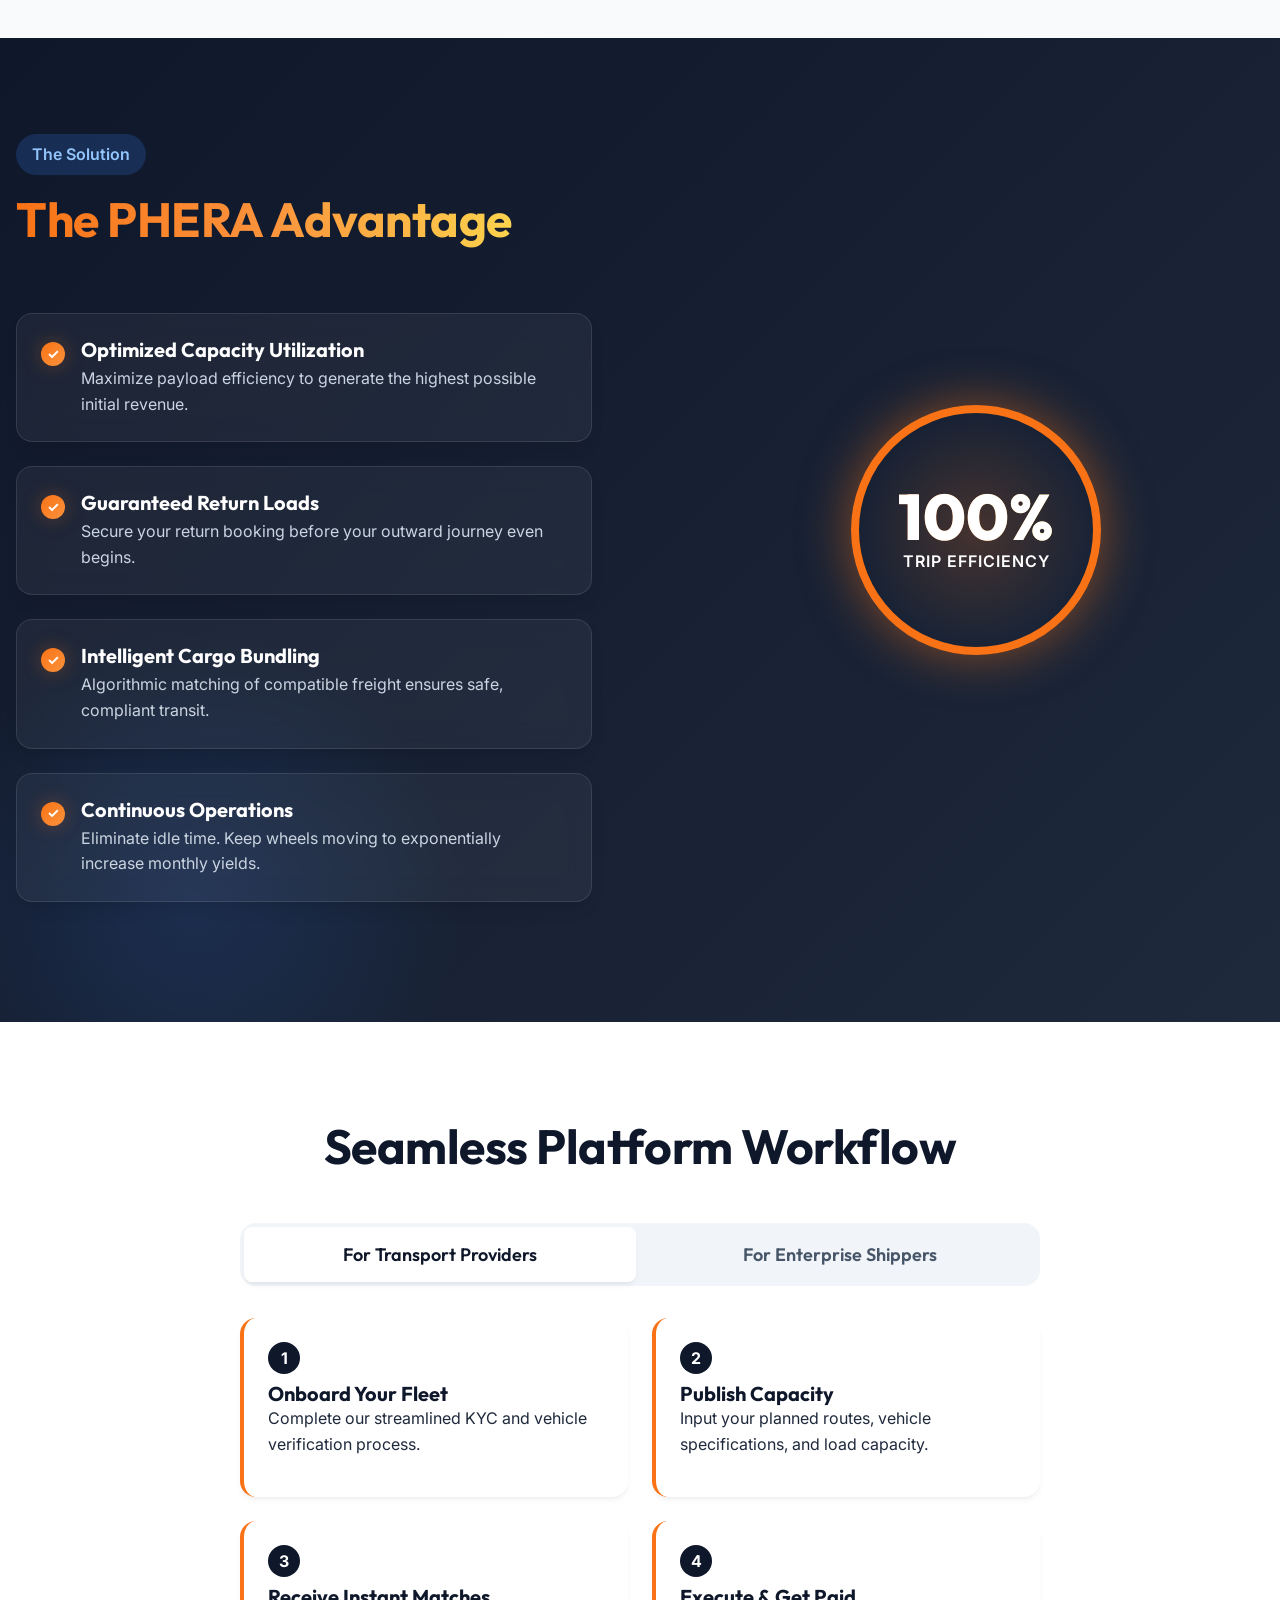
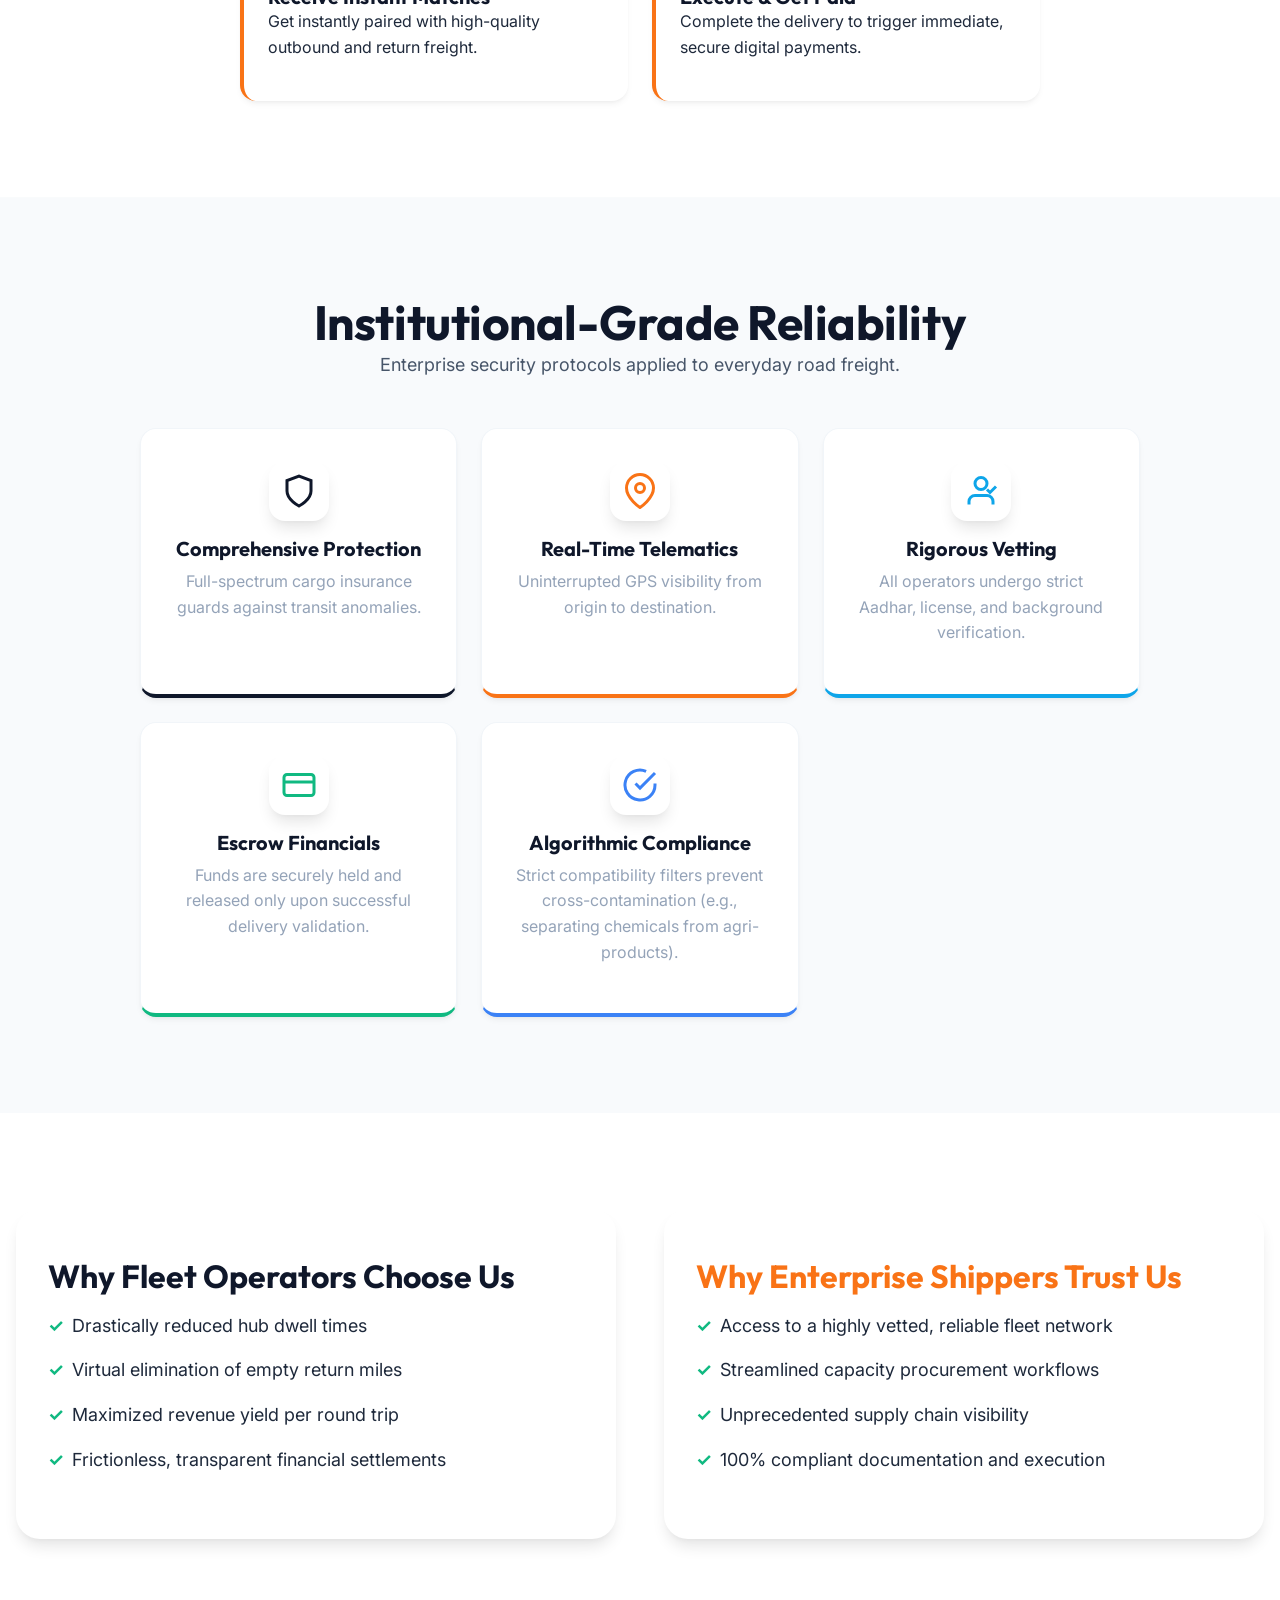
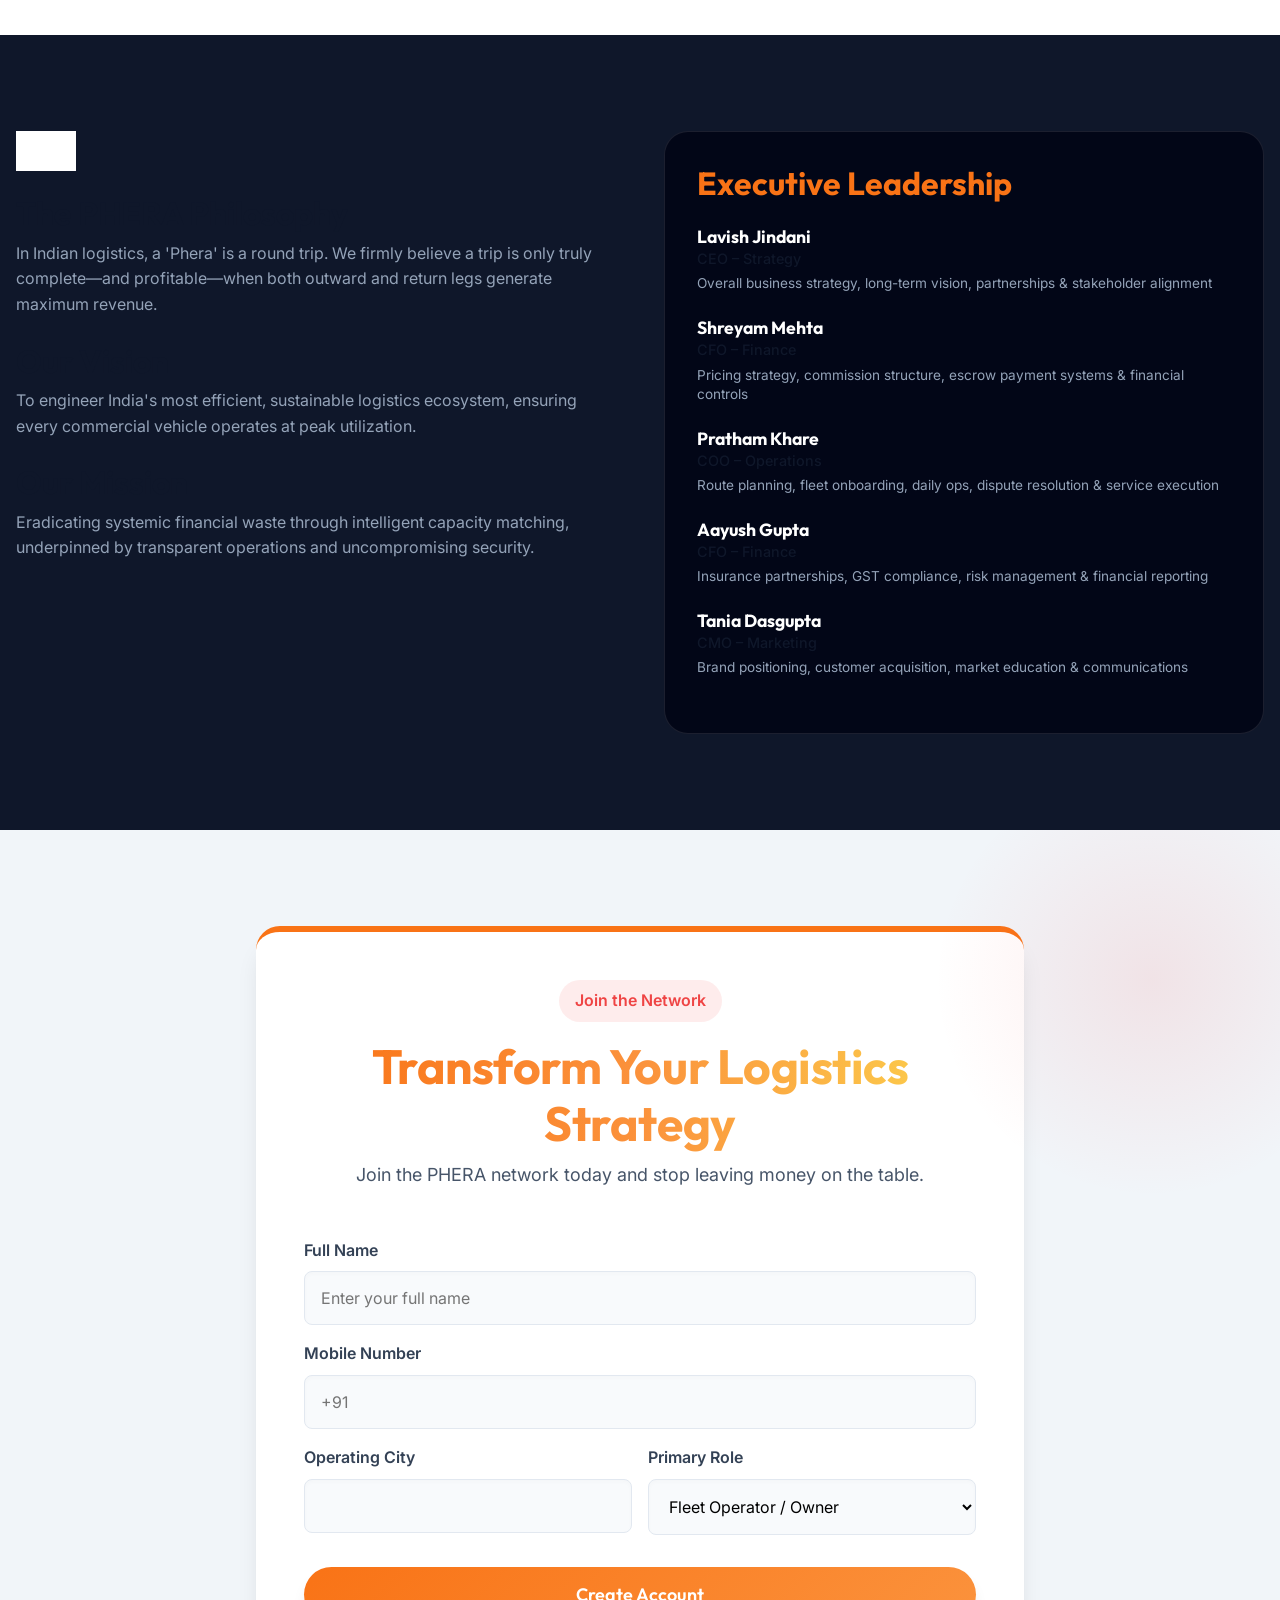
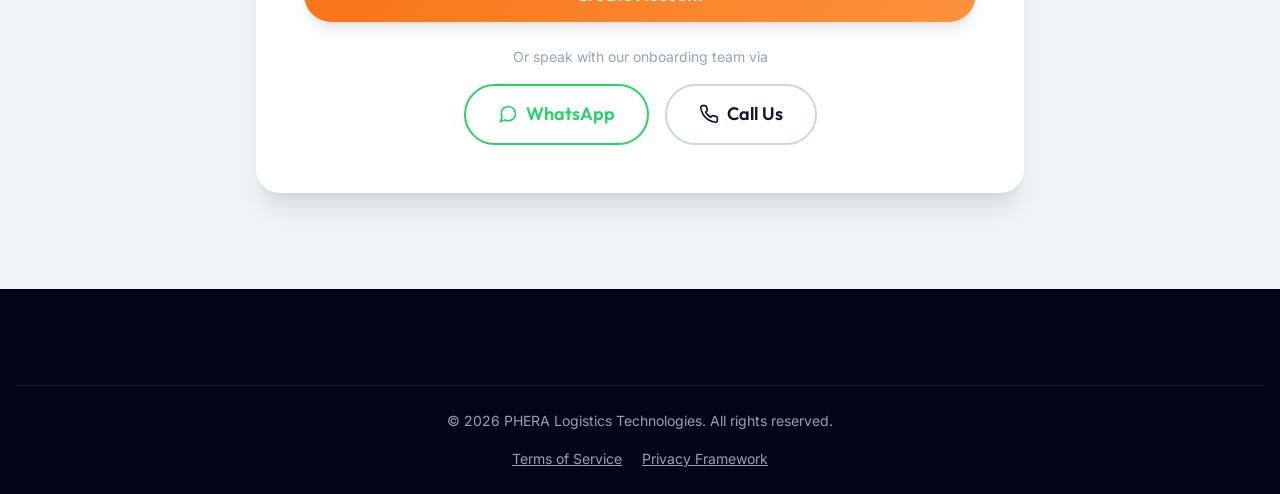
==== commit 70fabdb1: "feat: Update team members in About Us section" ====
--- a/index.html
+++ b/index.html
@@ -492,25 +492,45 @@
                     <div class="company-team bg-darker p-4 card-radius border-subtle">
                         <h3 class="mb-4 color-orange" data-i18n="comp-team-title">Management Structure</h3>
                         <div class="team-list">
-                            <div class="team-role">
-                                <h4 class="role-title text-white">CEO</h4>
-                                <p class="role-desc text-gray">Strategy & Partnerships</p>
-                            </div>
-                            <div class="team-role">
-                                <h4 class="role-title text-white">COO</h4>
-                                <p class="role-desc text-gray">Operations & Route Execution</p>
-                            </div>
-                            <div class="team-role">
-                                <h4 class="role-title text-white">CMO</h4>
-                                <p class="role-desc text-gray">Market Expansion & Communication</p>
-                            </div>
-                            <div class="team-role">
-                                <h4 class="role-title text-white">CFO</h4>
-                                <p class="role-desc text-gray">Financial & Escrow Systems</p>
-                            </div>
-                            <div class="team-role">
-                                <h4 class="role-title text-white">Technology Head</h4>
-                                <p class="role-desc text-gray">Platform Development</p>
+                            <div class="team-role" style="margin-bottom: 1.5rem;">
+                                <h4 class="role-title text-white mb-1" style="font-size: 1.1rem;">Lavish Jindani</h4>
+                                <p class="text-white"
+                                    style="font-size: 0.9em; font-weight: 500; margin-bottom: 0.25rem; color: var(--clr-primary);">
+                                    CEO &ndash; Strategy</p>
+                                <p class="role-desc text-gray m-0" style="font-size: 0.85em; line-height: 1.4;">Overall
+                                    business strategy, long-term vision, partnerships & stakeholder alignment</p>
+                            </div>
+                            <div class="team-role" style="margin-bottom: 1.5rem;">
+                                <h4 class="role-title text-white mb-1" style="font-size: 1.1rem;">Shreyam Mehta</h4>
+                                <p class="text-white"
+                                    style="font-size: 0.9em; font-weight: 500; margin-bottom: 0.25rem; color: var(--clr-primary);">
+                                    CFO &ndash; Finance</p>
+                                <p class="role-desc text-gray m-0" style="font-size: 0.85em; line-height: 1.4;">Pricing
+                                    strategy, commission structure, escrow payment systems & financial controls</p>
+                            </div>
+                            <div class="team-role" style="margin-bottom: 1.5rem;">
+                                <h4 class="role-title text-white mb-1" style="font-size: 1.1rem;">Pratham Khare</h4>
+                                <p class="text-white"
+                                    style="font-size: 0.9em; font-weight: 500; margin-bottom: 0.25rem; color: var(--clr-primary);">
+                                    COO &ndash; Operations</p>
+                                <p class="role-desc text-gray m-0" style="font-size: 0.85em; line-height: 1.4;">Route
+                                    planning, fleet onboarding, daily ops, dispute resolution & service execution</p>
+                            </div>
+                            <div class="team-role" style="margin-bottom: 1.5rem;">
+                                <h4 class="role-title text-white mb-1" style="font-size: 1.1rem;">Aayush Gupta</h4>
+                                <p class="text-white"
+                                    style="font-size: 0.9em; font-weight: 500; margin-bottom: 0.25rem; color: var(--clr-primary);">
+                                    CFO &ndash; Finance</p>
+                                <p class="role-desc text-gray m-0" style="font-size: 0.85em; line-height: 1.4;">
+                                    Insurance partnerships, GST compliance, risk management & financial reporting</p>
+                            </div>
+                            <div class="team-role" style="margin-bottom: 1.5rem;">
+                                <h4 class="role-title text-white mb-1" style="font-size: 1.1rem;">Tania Dasgupta</h4>
+                                <p class="text-white"
+                                    style="font-size: 0.9em; font-weight: 500; margin-bottom: 0.25rem; color: var(--clr-primary);">
+                                    CMO &ndash; Marketing</p>
+                                <p class="role-desc text-gray m-0" style="font-size: 0.85em; line-height: 1.4;">Brand
+                                    positioning, customer acquisition, market education & communications</p>
                             </div>
                         </div>
                     </div>
--- a/css/main.css
+++ b/css/main.css
@@ -541,10 +541,12 @@
 }
 
 .global-logo img {
-    height: 40px;
+    height: 50px;
+    /* Increased size */
     width: auto;
-    filter: brightness(0) invert(1);
-    /* Ensure it's white/visible on dark */
+    /* Invert the image colors (white bg becomes black) and use screen blend mode to drop the black background */
+    filter: invert(1);
+    mix-blend-mode: screen;
 }
 
 .global-nav-menu {
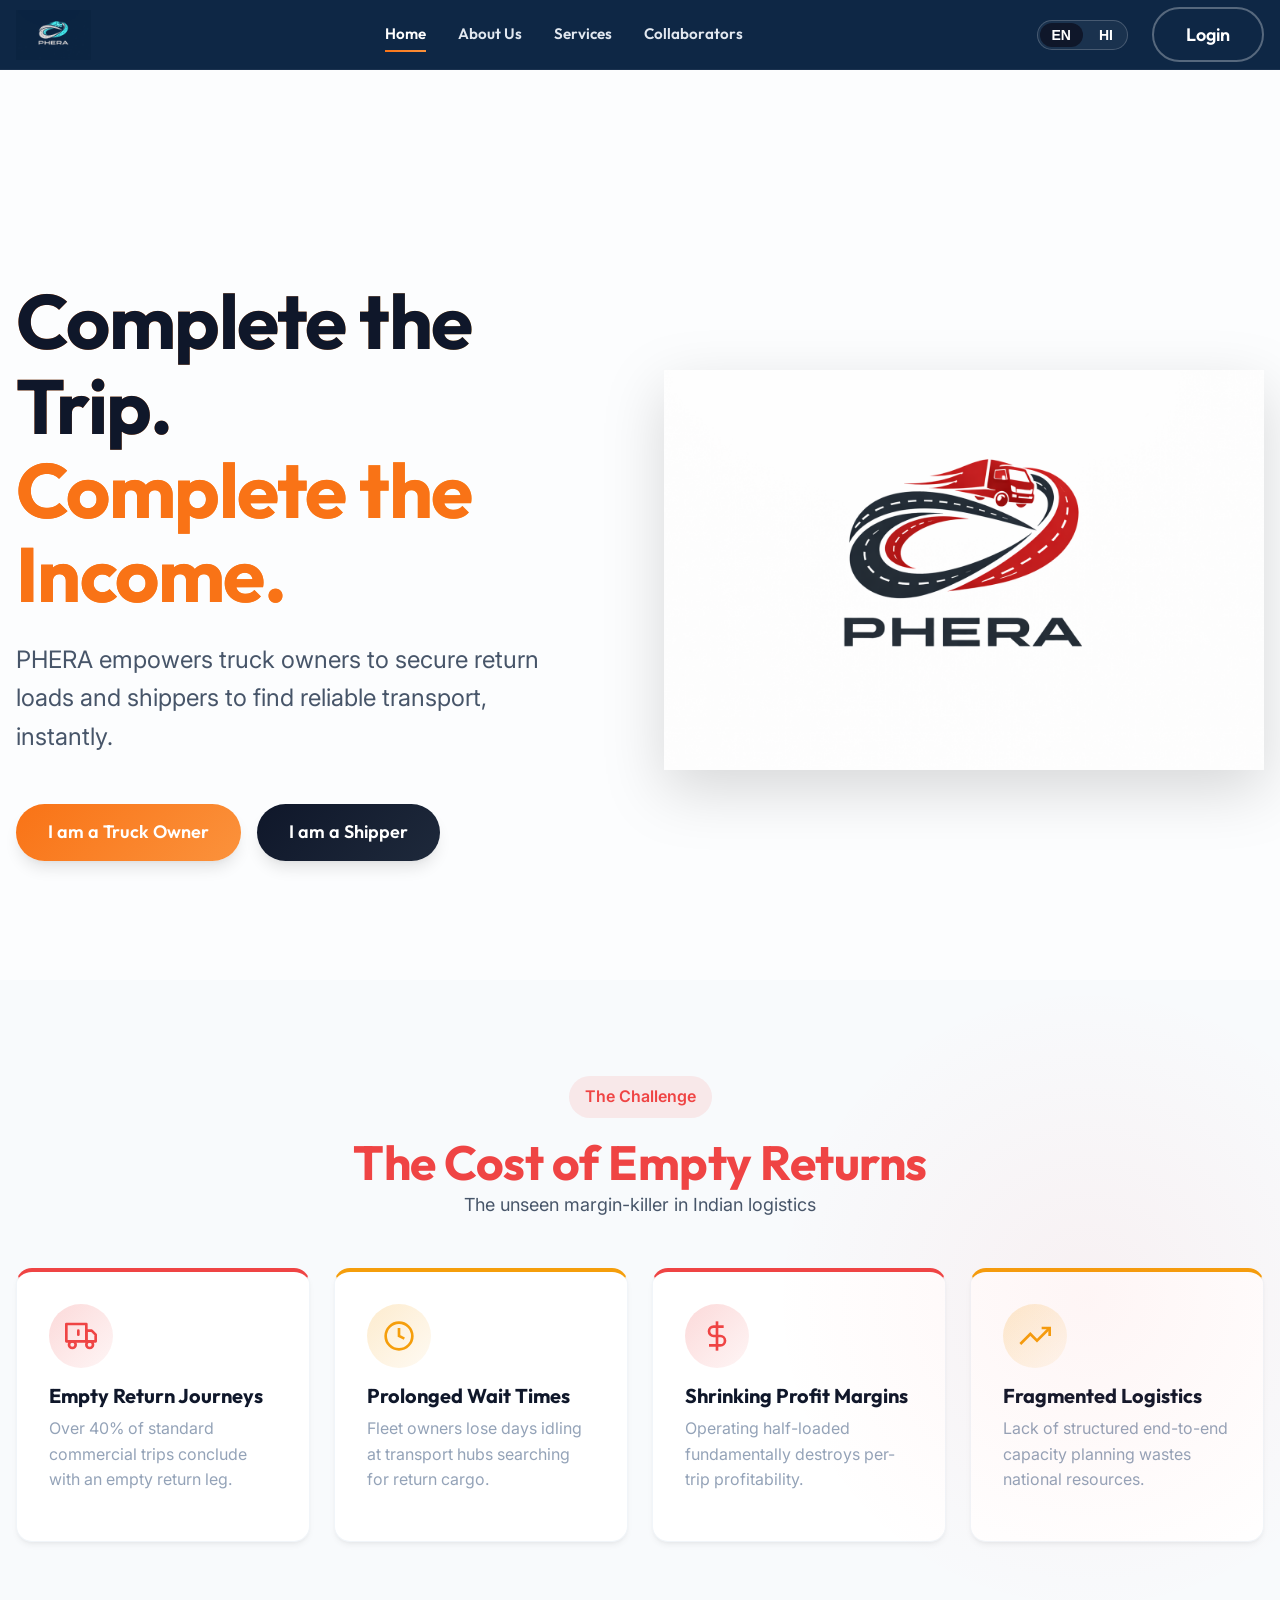
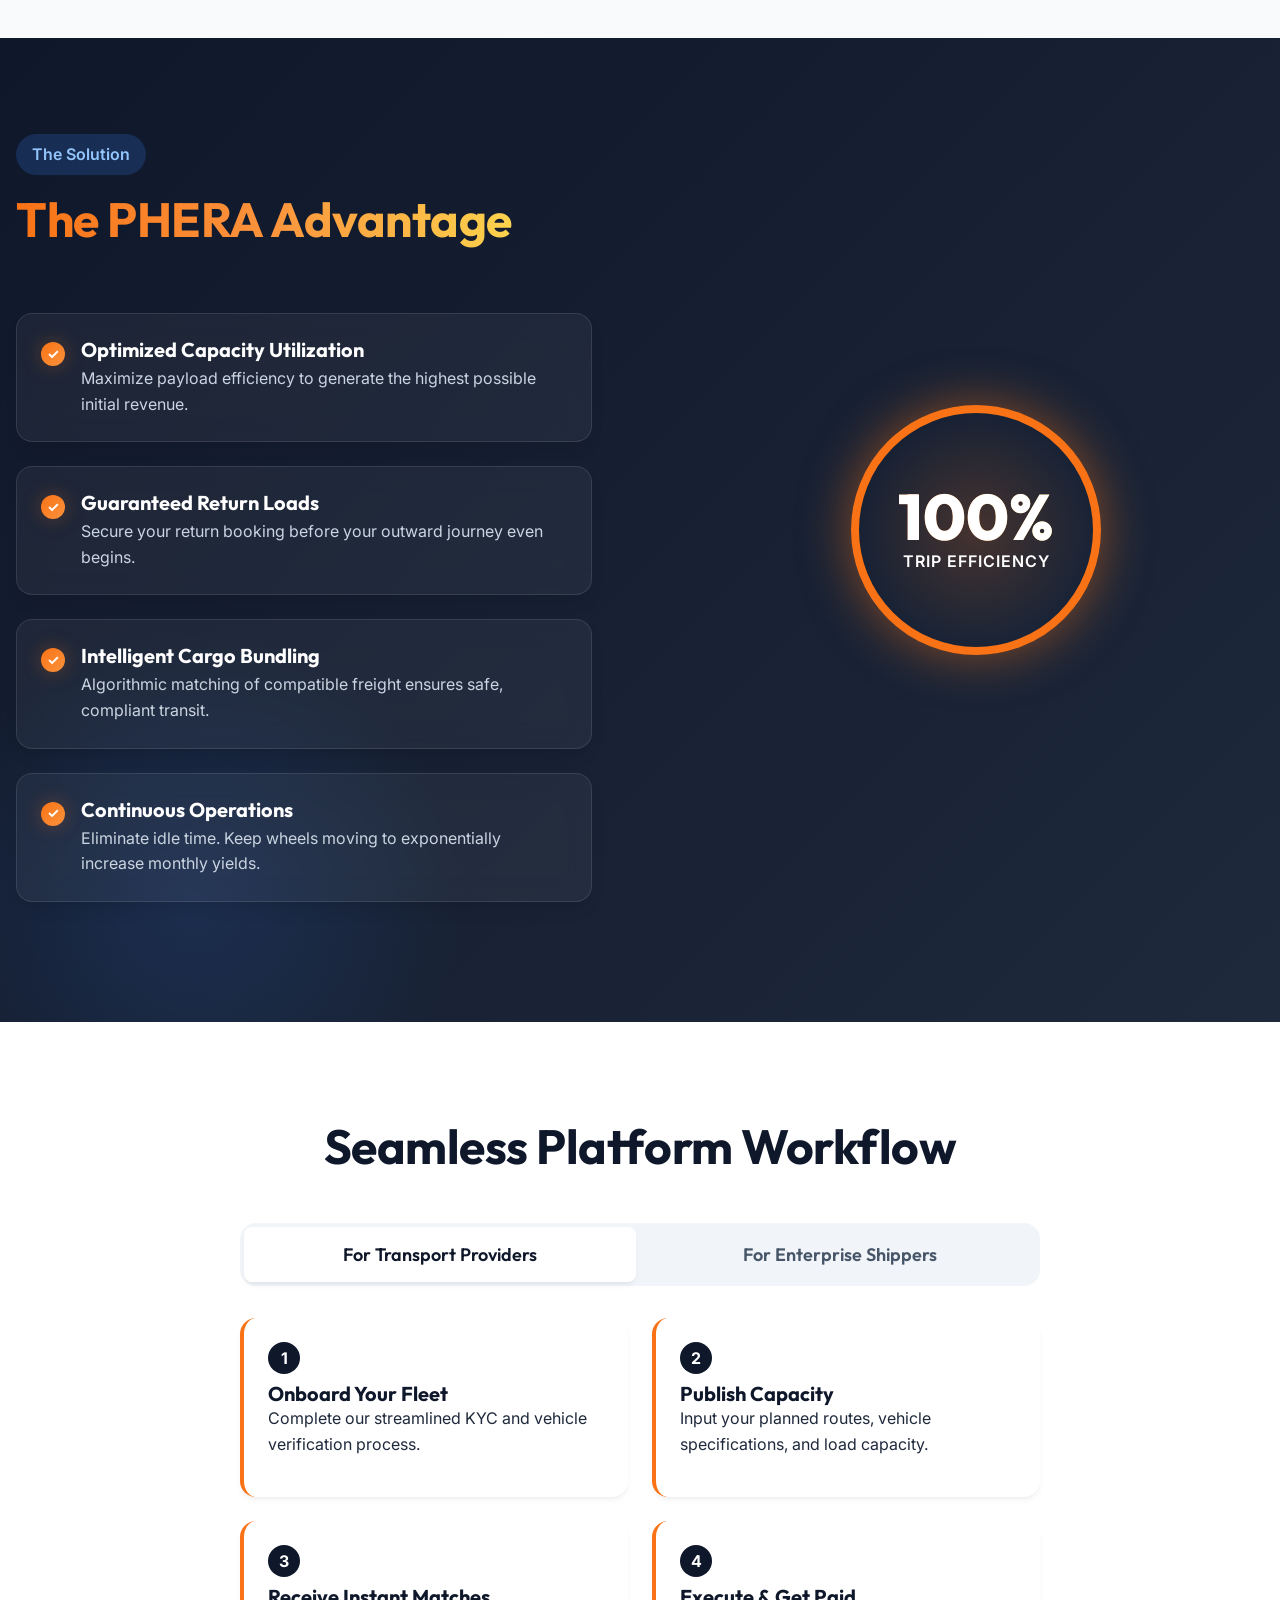
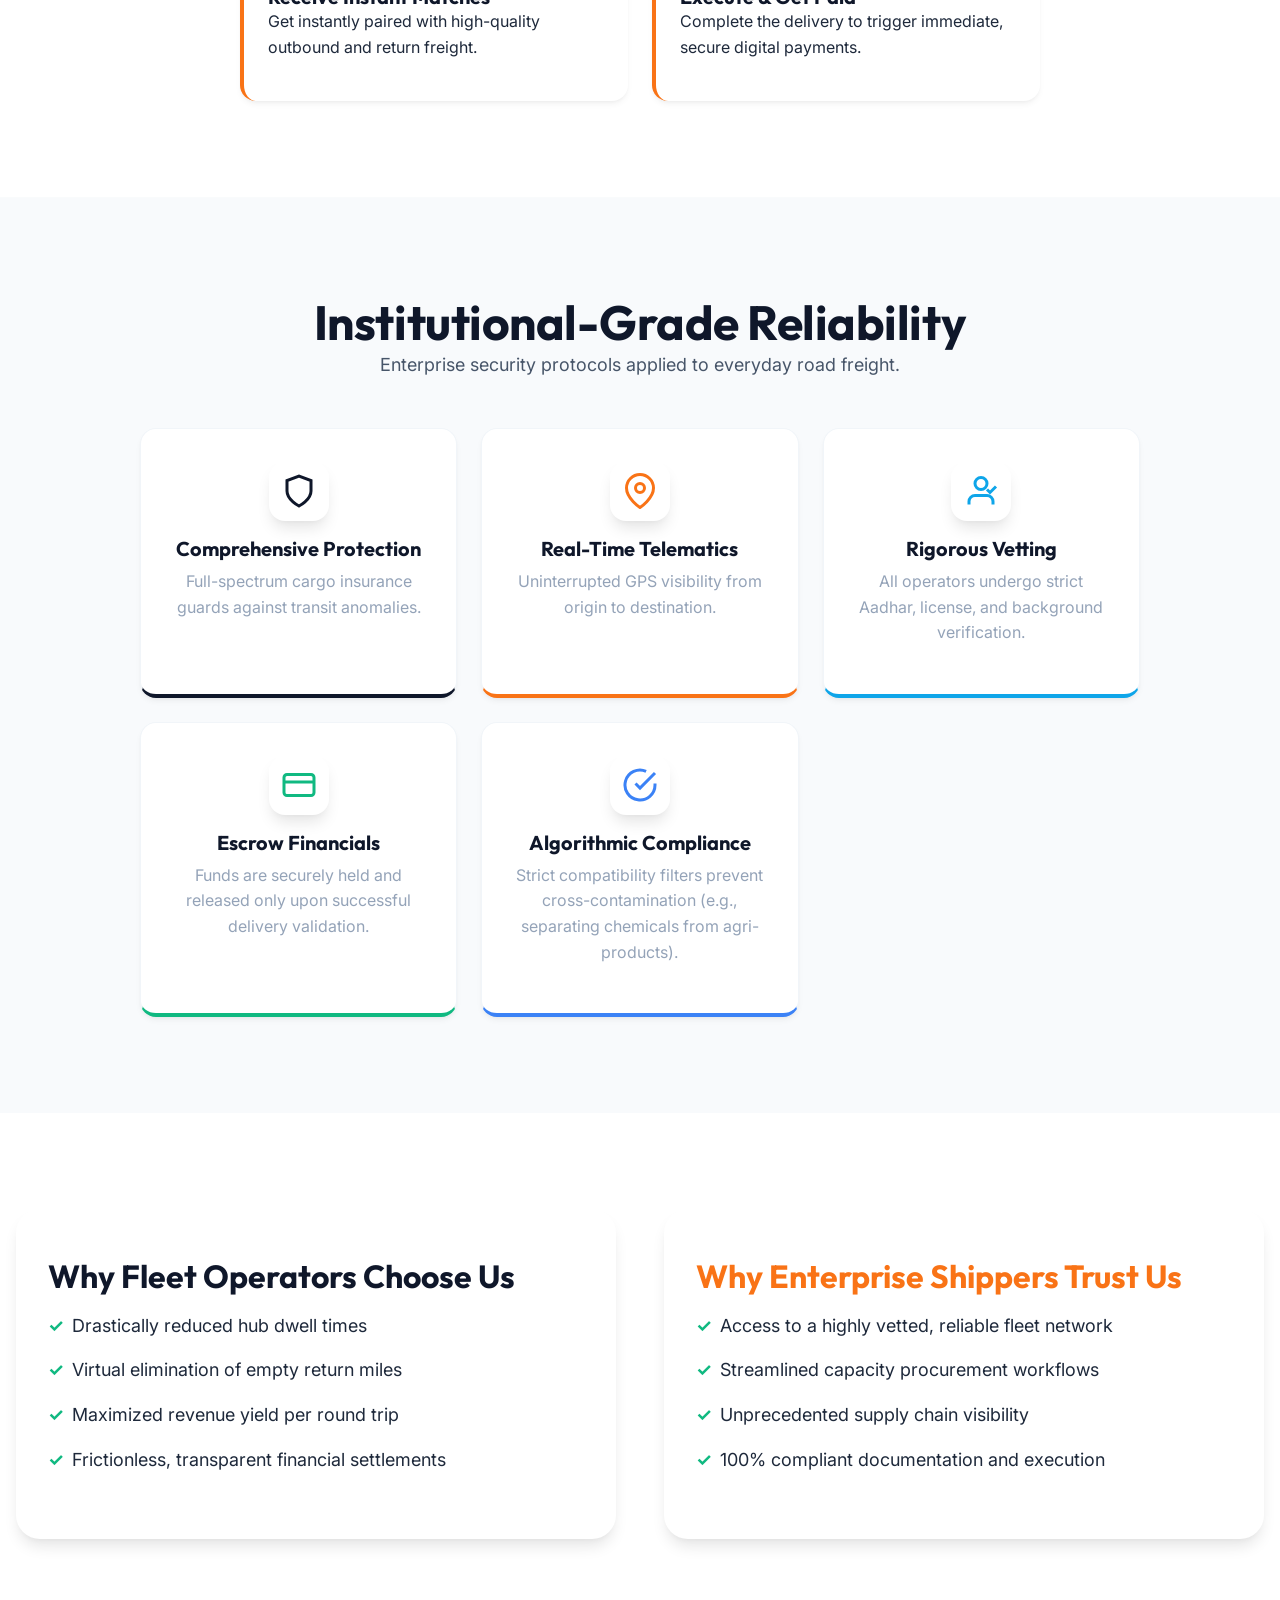
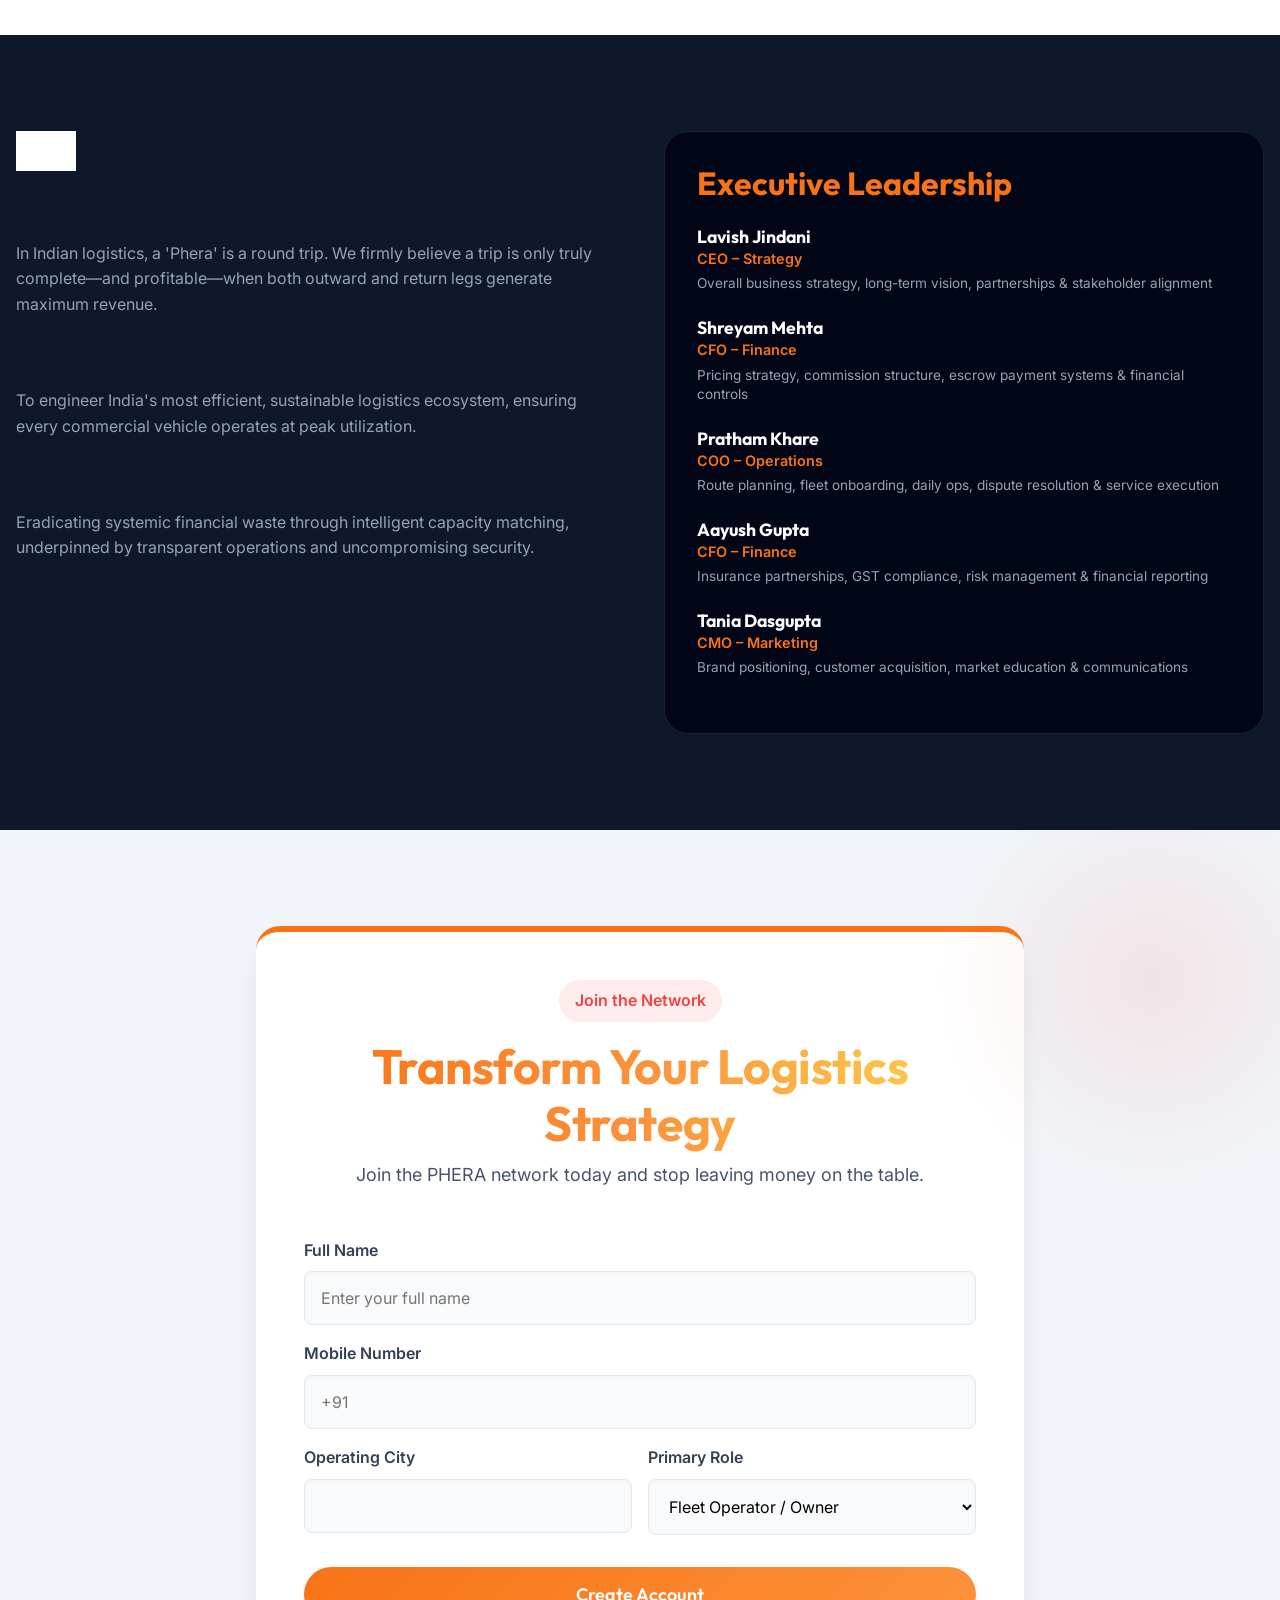
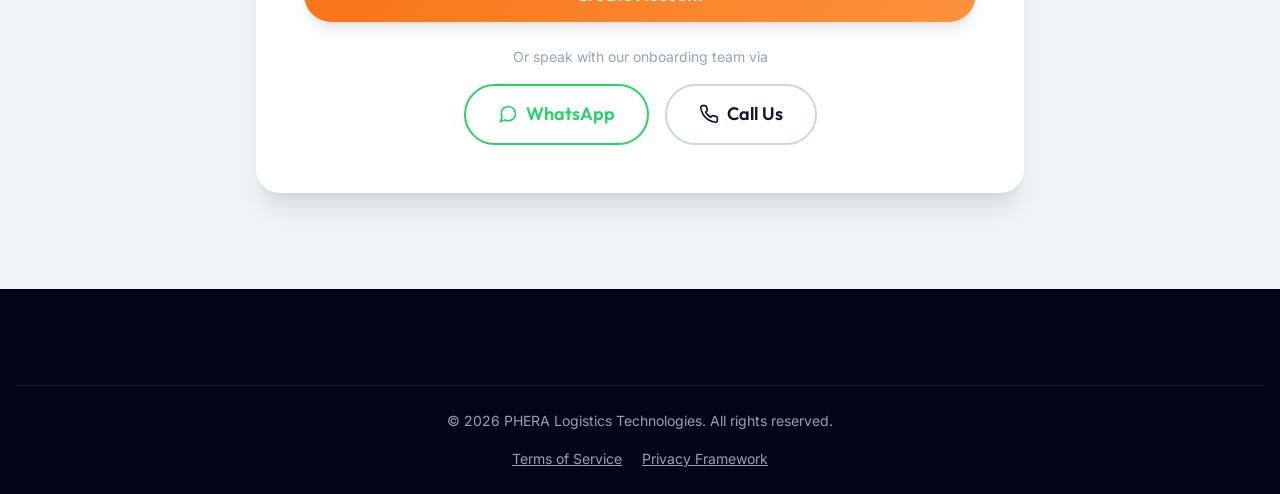
==== commit 6808109e: "fix: adjust team roles color contrast and fix about-us nav links" ====
--- a/index.html
+++ b/index.html
@@ -31,7 +31,7 @@
             <!-- CENTER: Navigation Menu -->
             <nav class="global-nav-menu">
                 <a href="index.html#hero" class="global-nav-item active" data-i18n="nav-home">Home</a>
-                <a href="index.html#problem" class="global-nav-item" data-i18n="nav-about">About Us</a>
+                <a href="index.html#company" class="global-nav-item" data-i18n="nav-about">About Us</a>
                 <a href="index.html#solution" class="global-nav-item" data-i18n="nav-services">Services</a>
                 <a href="index.html#trust" class="global-nav-item" data-i18n="nav-collaborators">Collaborators</a>
             </nav>
@@ -64,7 +64,7 @@
     <!-- Mobile Menu Overlay -->
     <div class="mobile-menu-overlay" id="mobile-menu-overlay">
         <a href="index.html#hero" class="global-nav-item mobile-item" data-i18n="nav-home">Home</a>
-        <a href="index.html#problem" class="global-nav-item mobile-item" data-i18n="nav-about">About Us</a>
+        <a href="index.html#company" class="global-nav-item mobile-item" data-i18n="nav-about">About Us</a>
         <a href="index.html#solution" class="global-nav-item mobile-item" data-i18n="nav-services">Services</a>
         <a href="index.html#trust" class="global-nav-item mobile-item" data-i18n="nav-collaborators">Collaborators</a>
     </div>
@@ -494,40 +494,40 @@
                         <div class="team-list">
                             <div class="team-role" style="margin-bottom: 1.5rem;">
                                 <h4 class="role-title text-white mb-1" style="font-size: 1.1rem;">Lavish Jindani</h4>
-                                <p class="text-white"
-                                    style="font-size: 0.9em; font-weight: 500; margin-bottom: 0.25rem; color: var(--clr-primary);">
+                                <p
+                                    style="font-size: 0.9em; font-weight: 600; margin-bottom: 0.25rem; color: var(--clr-secondary);">
                                     CEO &ndash; Strategy</p>
                                 <p class="role-desc text-gray m-0" style="font-size: 0.85em; line-height: 1.4;">Overall
                                     business strategy, long-term vision, partnerships & stakeholder alignment</p>
                             </div>
                             <div class="team-role" style="margin-bottom: 1.5rem;">
                                 <h4 class="role-title text-white mb-1" style="font-size: 1.1rem;">Shreyam Mehta</h4>
-                                <p class="text-white"
-                                    style="font-size: 0.9em; font-weight: 500; margin-bottom: 0.25rem; color: var(--clr-primary);">
+                                <p
+                                    style="font-size: 0.9em; font-weight: 600; margin-bottom: 0.25rem; color: var(--clr-secondary);">
                                     CFO &ndash; Finance</p>
                                 <p class="role-desc text-gray m-0" style="font-size: 0.85em; line-height: 1.4;">Pricing
                                     strategy, commission structure, escrow payment systems & financial controls</p>
                             </div>
                             <div class="team-role" style="margin-bottom: 1.5rem;">
                                 <h4 class="role-title text-white mb-1" style="font-size: 1.1rem;">Pratham Khare</h4>
-                                <p class="text-white"
-                                    style="font-size: 0.9em; font-weight: 500; margin-bottom: 0.25rem; color: var(--clr-primary);">
+                                <p
+                                    style="font-size: 0.9em; font-weight: 600; margin-bottom: 0.25rem; color: var(--clr-secondary);">
                                     COO &ndash; Operations</p>
                                 <p class="role-desc text-gray m-0" style="font-size: 0.85em; line-height: 1.4;">Route
                                     planning, fleet onboarding, daily ops, dispute resolution & service execution</p>
                             </div>
                             <div class="team-role" style="margin-bottom: 1.5rem;">
                                 <h4 class="role-title text-white mb-1" style="font-size: 1.1rem;">Aayush Gupta</h4>
-                                <p class="text-white"
-                                    style="font-size: 0.9em; font-weight: 500; margin-bottom: 0.25rem; color: var(--clr-primary);">
+                                <p
+                                    style="font-size: 0.9em; font-weight: 600; margin-bottom: 0.25rem; color: var(--clr-secondary);">
                                     CFO &ndash; Finance</p>
                                 <p class="role-desc text-gray m-0" style="font-size: 0.85em; line-height: 1.4;">
                                     Insurance partnerships, GST compliance, risk management & financial reporting</p>
                             </div>
                             <div class="team-role" style="margin-bottom: 1.5rem;">
                                 <h4 class="role-title text-white mb-1" style="font-size: 1.1rem;">Tania Dasgupta</h4>
-                                <p class="text-white"
-                                    style="font-size: 0.9em; font-weight: 500; margin-bottom: 0.25rem; color: var(--clr-primary);">
+                                <p
+                                    style="font-size: 0.9em; font-weight: 600; margin-bottom: 0.25rem; color: var(--clr-secondary);">
                                     CMO &ndash; Marketing</p>
                                 <p class="role-desc text-gray m-0" style="font-size: 0.85em; line-height: 1.4;">Brand
                                     positioning, customer acquisition, market education & communications</p>
